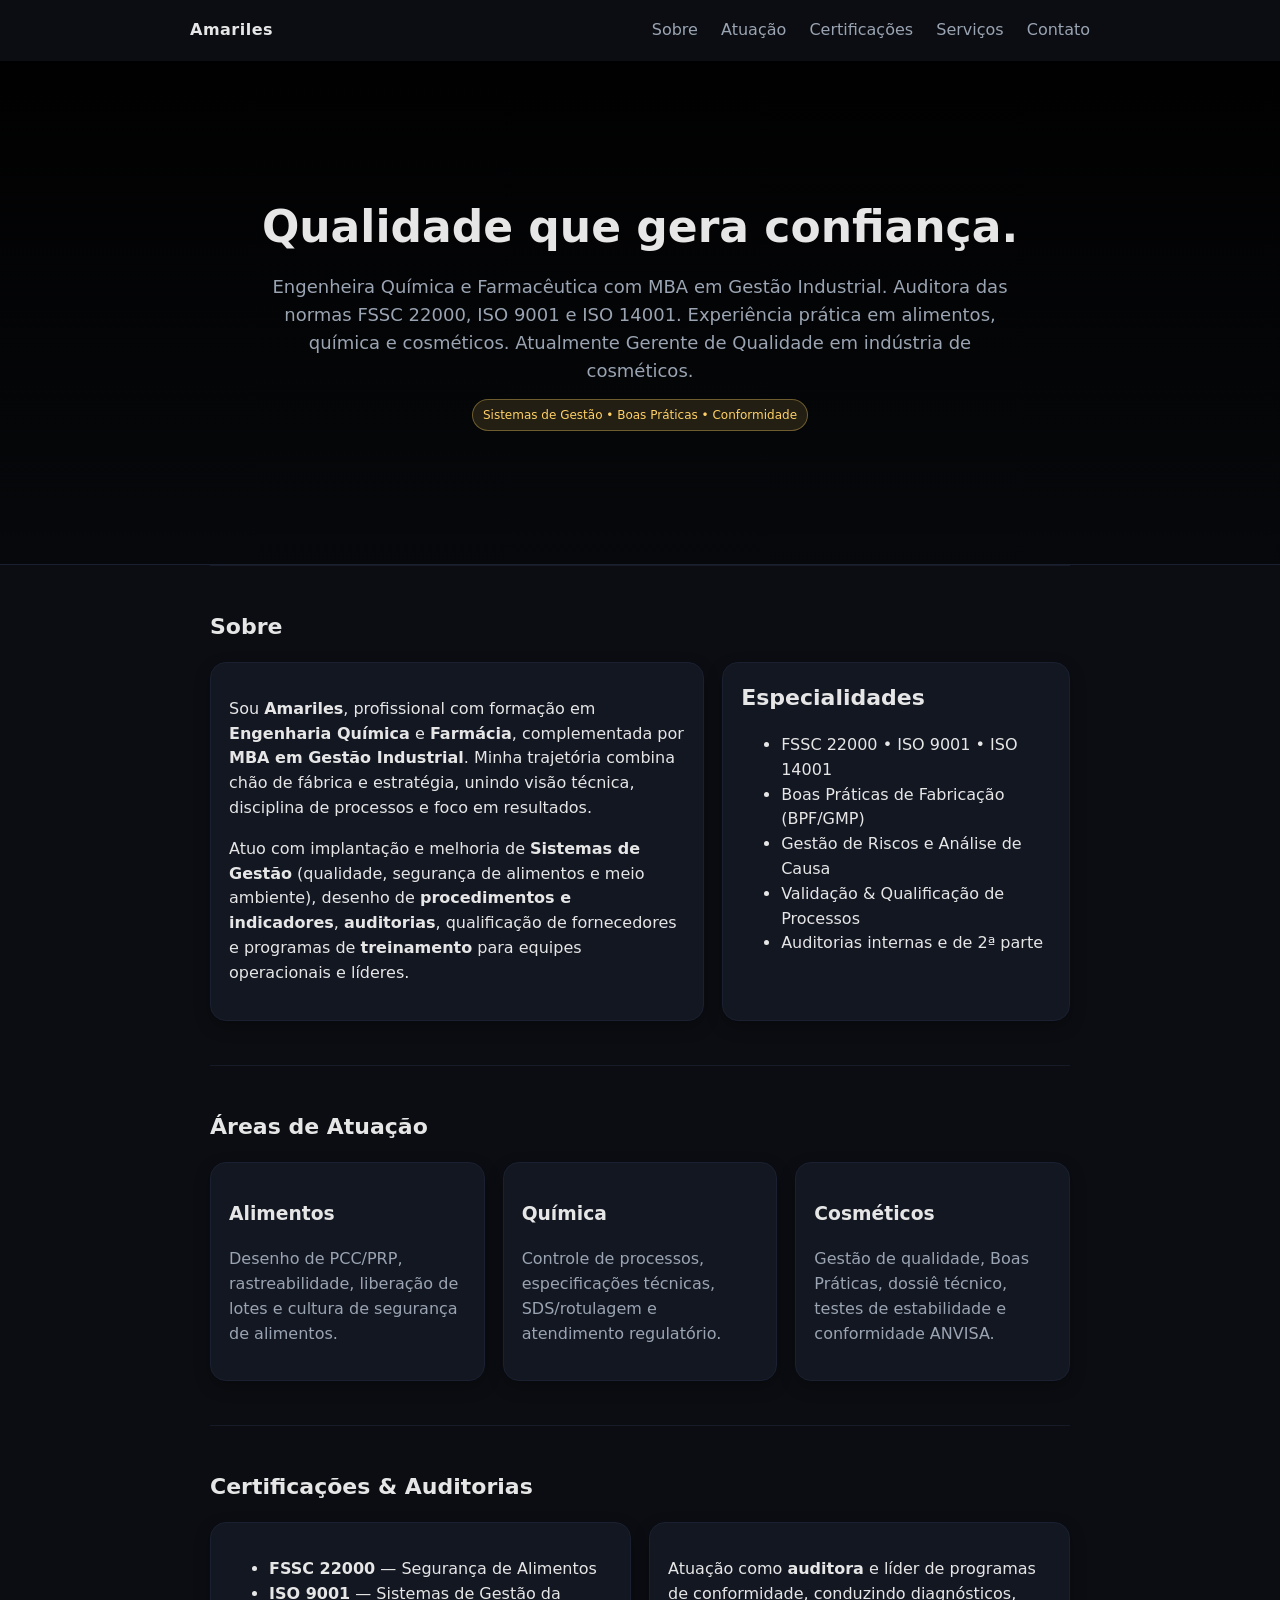
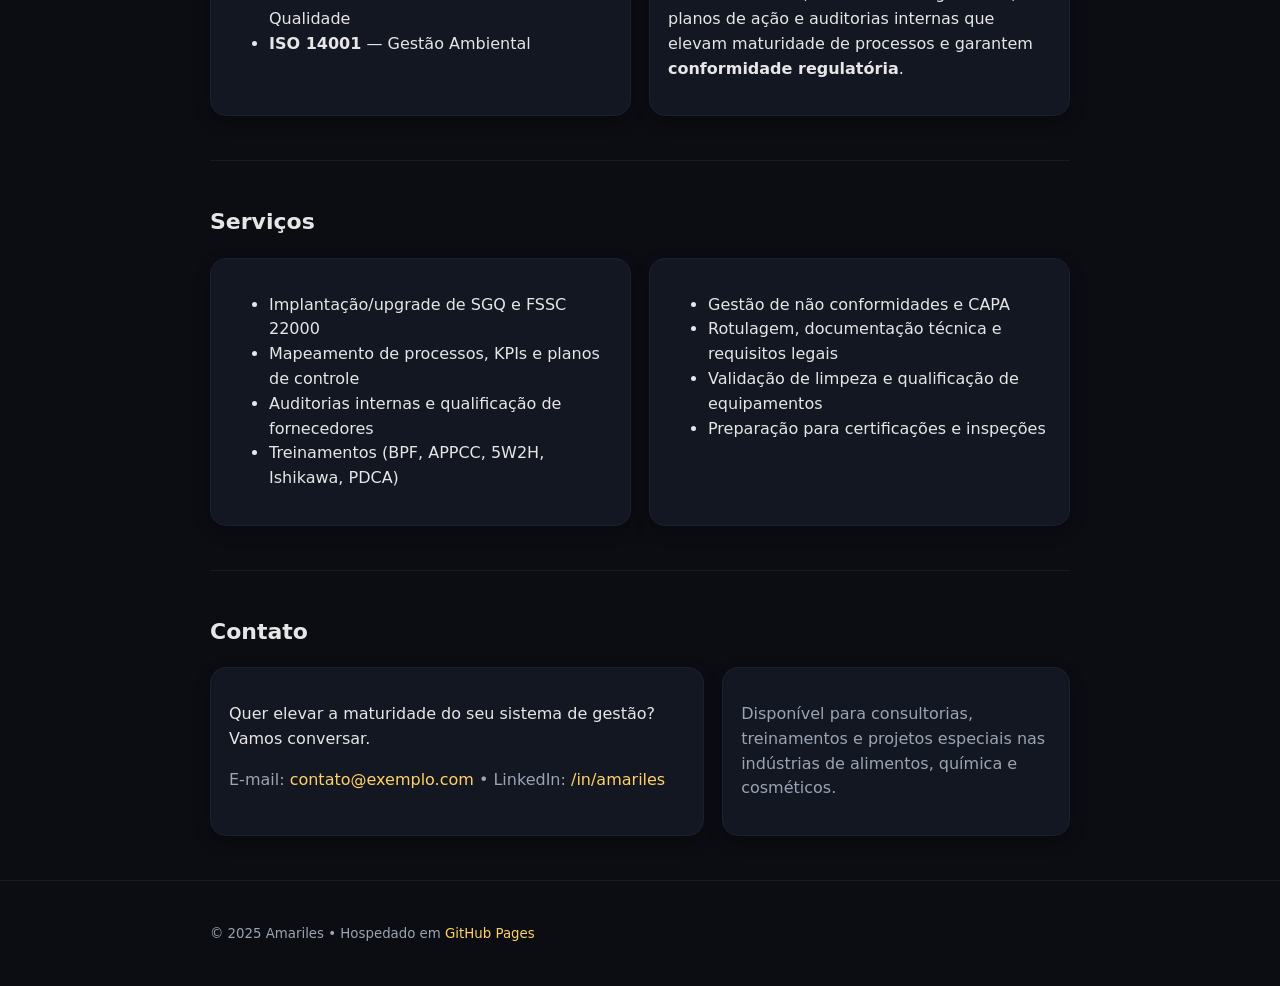
==== index.html @ 014cf3ae "Add files via upload" ====
<!doctype html>
<html lang="pt-br">
<head>
  <meta charset="utf-8">
  <meta name="viewport" content="width=device-width, initial-scale=1">
  <title>Amariles | Eng. Química & Gerente de Qualidade</title>
  <meta name="description" content="Engenheira Química e Farmacêutica, MBA em Gestão Industrial. Auditora FSSC 22000, ISO 9001 e ISO 14001. Consultora nas indústrias de alimentos, química e cosméticos.">
  <link rel="canonical" href="https://rxo1974sagaz.github.io/amariles/">
  <meta property="og:title" content="Amariles — Qualidade, Sistemas de Gestão e Conformidade">
  <meta property="og:description" content="Eng. Química, Farmacêutica (MBA), Auditora FSSC 22000, ISO 9001/14001.">
  <meta property="og:image" content="https://rxo1974sagaz.github.io/amariles/assets/amariles.jpg">
  <meta property="og:url" content="https://rxo1974sagaz.github.io/amariles/">
  <meta name="theme-color" content="#0b0d12">
  <link rel="icon" href="assets/favicon.svg" type="image/svg+xml">
  <link rel="stylesheet" href="styles.css">
</head>
<body>
  <header class="header container">
    <div class="brand">Amariles</div>
    <nav class="nav">
      <a href="#sobre">Sobre</a>
      <a href="#atuacao">Atuação</a>
      <a href="#certificacoes">Certificações</a>
      <a href="#servicos">Serviços</a>
      <a href="#contato">Contato</a>
    </nav>
  </header>

  <section class="hero">
    <div class="hero-content container">
      <h1 class="title">Qualidade que gera confiança.</h1>
      <p class="subtitle">Engenheira Química e Farmacêutica com MBA em Gestão Industrial. Auditora das normas FSSC 22000, ISO 9001 e ISO 14001. Experiência prática em alimentos, química e cosméticos. Atualmente Gerente de Qualidade em indústria de cosméticos.</p>
      <span class="badge">Sistemas de Gestão • Boas Práticas • Conformidade</span>
    </div>
  </section>

  <main class="container">
    <section id="sobre" class="section">
      <h2 class="h1">Sobre</h2>
      <div class="grid">
        <div class="card" style="grid-column: span 7;">
          <p>Sou <strong>Amariles</strong>, profissional com formação em <strong>Engenharia Química</strong> e <strong>Farmácia</strong>, complementada por <strong>MBA em Gestão Industrial</strong>. Minha trajetória combina chão de fábrica e estratégia, unindo visão técnica, disciplina de processos e foco em resultados.</p>
          <p>Atuo com implantação e melhoria de <strong>Sistemas de Gestão</strong> (qualidade, segurança de alimentos e meio ambiente), desenho de <strong>procedimentos e indicadores</strong>, <strong>auditorias</strong>, qualificação de fornecedores e programas de <strong>treinamento</strong> para equipes operacionais e líderes.</p>
        </div>
        <div class="card" style="grid-column: span 5;">
          <h3 class="h1">Especialidades</h3>
          <ul>
            <li>FSSC 22000 • ISO 9001 • ISO 14001</li>
            <li>Boas Práticas de Fabricação (BPF/GMP)</li>
            <li>Gestão de Riscos e Análise de Causa</li>
            <li>Validação & Qualificação de Processos</li>
            <li>Auditorias internas e de 2ª parte</li>
          </ul>
        </div>
      </div>
    </section>

    <section id="atuacao" class="section">
      <h2 class="h1">Áreas de Atuação</h2>
      <div class="grid">
        <div class="card" style="grid-column: span 4;">
          <h3>Alimentos</h3>
          <p class="muted">Desenho de PCC/PRP, rastreabilidade, liberação de lotes e cultura de segurança de alimentos.</p>
        </div>
        <div class="card" style="grid-column: span 4;">
          <h3>Química</h3>
          <p class="muted">Controle de processos, especificações técnicas, SDS/rotulagem e atendimento regulatório.</p>
        </div>
        <div class="card" style="grid-column: span 4;">
          <h3>Cosméticos</h3>
          <p class="muted">Gestão de qualidade, Boas Práticas, dossiê técnico, testes de estabilidade e conformidade ANVISA.</p>
        </div>
      </div>
    </section>

    <section id="certificacoes" class="section">
      <h2 class="h1">Certificações & Auditorias</h2>
      <div class="grid">
        <div class="card" style="grid-column: span 6;">
          <ul>
            <li><strong>FSSC 22000</strong> — Segurança de Alimentos</li>
            <li><strong>ISO 9001</strong> — Sistemas de Gestão da Qualidade</li>
            <li><strong>ISO 14001</strong> — Gestão Ambiental</li>
          </ul>
        </div>
        <div class="card" style="grid-column: span 6;">
          <p>Atuação como <strong>auditora</strong> e líder de programas de conformidade, conduzindo diagnósticos, planos de ação e auditorias internas que elevam maturidade de processos e garantem <strong>conformidade regulatória</strong>.</p>
        </div>
      </div>
    </section>

    <section id="servicos" class="section">
      <h2 class="h1">Serviços</h2>
      <div class="grid">
        <div class="card" style="grid-column: span 6;">
          <ul>
            <li>Implantação/upgrade de SGQ e FSSC 22000</li>
            <li>Mapeamento de processos, KPIs e planos de controle</li>
            <li>Auditorias internas e qualificação de fornecedores</li>
            <li>Treinamentos (BPF, APPCC, 5W2H, Ishikawa, PDCA)</li>
          </ul>
        </div>
        <div class="card" style="grid-column: span 6;">
          <ul>
            <li>Gestão de não conformidades e CAPA</li>
            <li>Rotulagem, documentação técnica e requisitos legais</li>
            <li>Validação de limpeza e qualificação de equipamentos</li>
            <li>Preparação para certificações e inspeções</li>
          </ul>
        </div>
      </div>
    </section>

    <section id="contato" class="section">
      <h2 class="h1">Contato</h2>
      <div class="grid">
        <div class="card" style="grid-column: span 7;">
          <p>Quer elevar a maturidade do seu sistema de gestão? Vamos conversar.</p>
          <p class="muted">E-mail: <a href="mailto:contato@exemplo.com">contato@exemplo.com</a> • LinkedIn: <a href="https://www.linkedin.com/" target="_blank" rel="noopener">/in/amariles</a></p>
        </div>
        <div class="card" style="grid-column: span 5;">
          <p class="muted">Disponível para consultorias, treinamentos e projetos especiais nas indústrias de alimentos, química e cosméticos.</p>
        </div>
      </div>
    </section>
  </main>

  <footer>
    <div class="container">
      <small>© 2025 Amariles • Hospedado em <a href="https://rxo1974sagaz.github.io/amariles/">GitHub Pages</a></small>
    </div>
  </footer>
</body>
</html>
---- styles.css ----
:root{
  --bg:#0b0d12; --fg:#e6e6e6; --muted:#9aa4b2; --accent:#ffd166; --card:#131722;
  --hero-height:56vh; --hero-x:50%; --hero-y:5%; --hero-size:cover;
  --overlay-top:0.06; --overlay-bottom:0.60;
}
*{box-sizing:border-box}
html,body{margin:0;padding:0;background:var(--bg);color:var(--fg);font-family:system-ui,-apple-system,Segoe UI,Roboto,Ubuntu,"Helvetica Neue",Arial,"Noto Sans",sans-serif;line-height:1.55}
img{max-width:100%;display:block}
a{color:var(--accent);text-decoration:none}
a:hover{text-decoration:underline}
.container{max-width:900px;margin:0 auto;padding:0 20px}
.header{display:flex;justify-content:space-between;align-items:center;padding:18px 0}
.header .brand{font-weight:700;letter-spacing:.5px}
.header nav a{margin-left:18px;color:var(--muted)}
.header nav a:hover{color:var(--fg)}
.hero{position:relative;height:var(--hero-height);display:grid;place-items:center;background:#000;overflow:hidden;border-bottom:1px solid #1a2030}
.hero::before{content:"";position:absolute;inset:0;background:
linear-gradient(to bottom, rgba(11,13,18,var(--overlay-top)), rgba(11,13,18,var(--overlay-bottom))),
url('assets/amariles.jpg') center var(--hero-y) / var(--hero-size) no-repeat;filter:saturate(1);opacity:1}
.hero-content{position:relative;z-index:1;text-align:center;padding:28px}
.title{font-size:clamp(28px,5vw,44px);margin:0 0 12px;font-weight:800}
.subtitle{color:var(--muted);font-size:clamp(14px,2.6vw,18px);max-width:740px;margin:0 auto}
.badge{display:inline-block;background:rgba(255,209,102,.12);color:var(--accent);border:1px solid rgba(255,209,102,.35);padding:6px 10px;border-radius:999px;font-size:12px;margin-top:14px;backdrop-filter:blur(2px)}
.section{padding:44px 0;border-top:1px solid #161b27}
.h1{font-size:22px;margin:0 0 18px}
.muted{color:var(--muted)}
.grid{display:grid;grid-template-columns:repeat(12,1fr);gap:18px}
.card{background:var(--card);border:1px solid #1a2030;border-radius:16px;padding:18px;box-shadow:0 6px 16px rgba(0,0,0,.25)}
blockquote{margin:0;padding:14px 16px;border-left:3px solid var(--accent);background:#0f131a;color:var(--muted);border-radius:6px}
footer{padding:40px 0;border-top:1px solid #161b27;color:var(--muted)}
@media (max-width:520px){.grid{grid-template-columns:1fr}.header nav{display:none}}
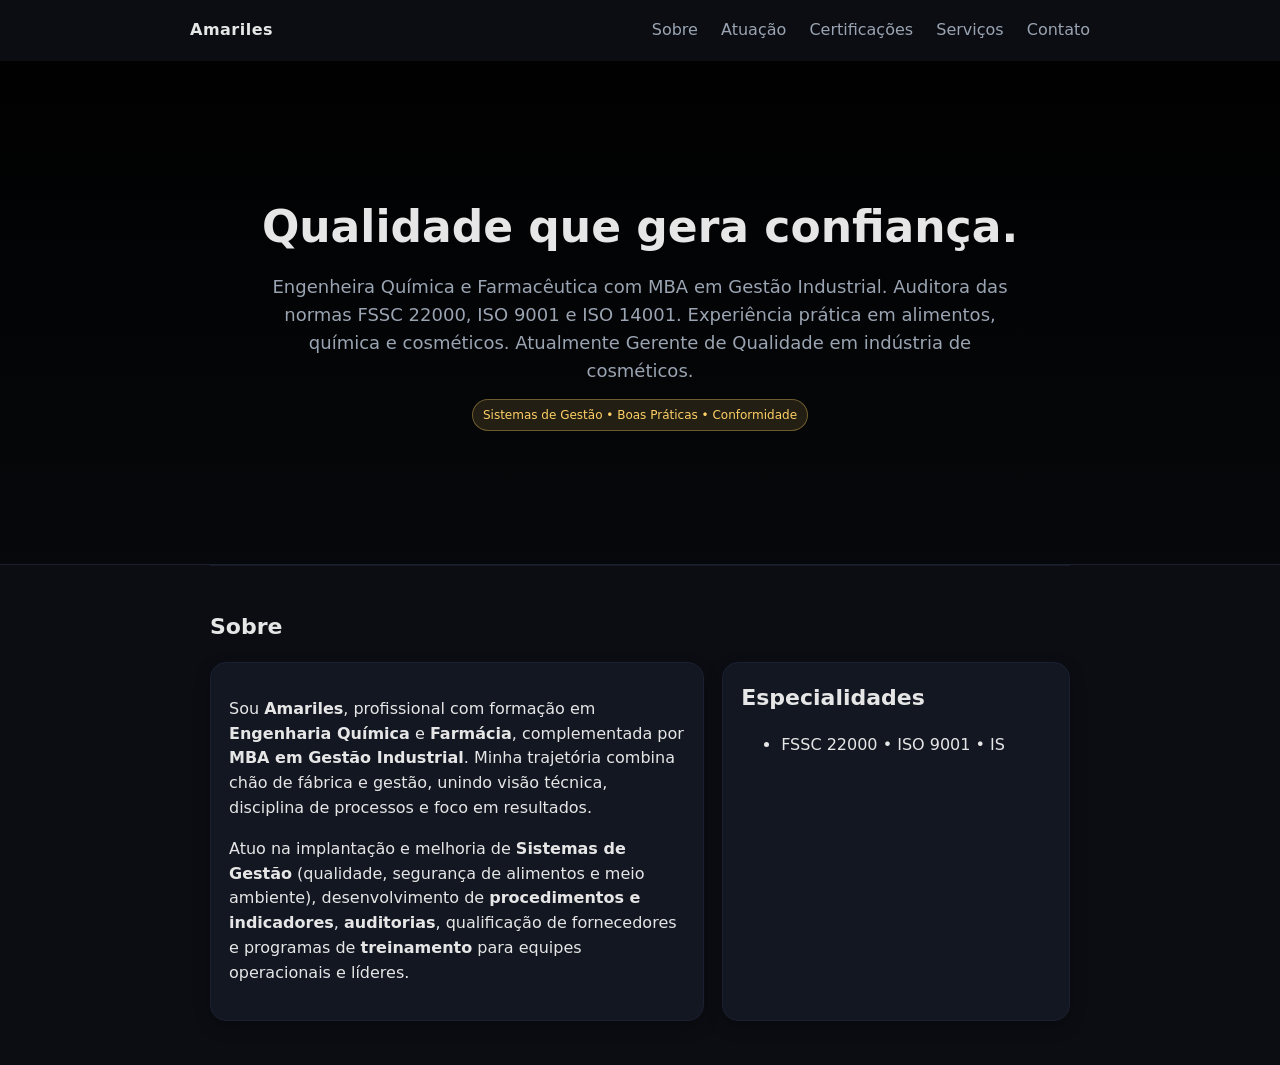
==== commit 54735f78: "Update index.html" ====
--- a/index.html
+++ b/index.html
@@ -3,17 +3,15 @@
 <head>
   <meta charset="utf-8">
   <meta name="viewport" content="width=device-width, initial-scale=1">
-  <title>Amariles | Eng. Química & Gerente de Qualidade</title>
-  <meta name="description" content="Engenheira Química e Farmacêutica, MBA em Gestão Industrial. Auditora FSSC 22000, ISO 9001 e ISO 14001. Consultora nas indústrias de alimentos, química e cosméticos.">
-  <link rel="canonical" href="https://rxo1974sagaz.github.io/amariles/">
+  <title>Amariles | Engenharia Química & Qualidade</title>
+  <meta name="description" content="Engenheira Química e Farmacêutica com MBA em Gestão Industrial. Auditora FSSC 22000, ISO 9001 e ISO 14001. Experiência em alimentos, química e cosméticos.">
   <meta property="og:title" content="Amariles — Qualidade, Sistemas de Gestão e Conformidade">
-  <meta property="og:description" content="Eng. Química, Farmacêutica (MBA), Auditora FSSC 22000, ISO 9001/14001.">
-  <meta property="og:image" content="https://rxo1974sagaz.github.io/amariles/assets/amariles.jpg">
-  <meta property="og:url" content="https://rxo1974sagaz.github.io/amariles/">
+  <meta property="og:description" content="Eng. Química, Farmacêutica (MBA), Auditora FSSC 22000, ISO 9001 e 14001.">
+  <meta property="og:image" content="https://rxo1974sagaz.github.io/amariles/amariles.jpg">
   <meta name="theme-color" content="#0b0d12">
-  <link rel="icon" href="assets/favicon.svg" type="image/svg+xml">
   <link rel="stylesheet" href="styles.css">
 </head>
+
 <body>
   <header class="header container">
     <div class="brand">Amariles</div>
@@ -39,96 +37,10 @@
       <h2 class="h1">Sobre</h2>
       <div class="grid">
         <div class="card" style="grid-column: span 7;">
-          <p>Sou <strong>Amariles</strong>, profissional com formação em <strong>Engenharia Química</strong> e <strong>Farmácia</strong>, complementada por <strong>MBA em Gestão Industrial</strong>. Minha trajetória combina chão de fábrica e estratégia, unindo visão técnica, disciplina de processos e foco em resultados.</p>
-          <p>Atuo com implantação e melhoria de <strong>Sistemas de Gestão</strong> (qualidade, segurança de alimentos e meio ambiente), desenho de <strong>procedimentos e indicadores</strong>, <strong>auditorias</strong>, qualificação de fornecedores e programas de <strong>treinamento</strong> para equipes operacionais e líderes.</p>
+          <p>Sou <strong>Amariles</strong>, profissional com formação em <strong>Engenharia Química</strong> e <strong>Farmácia</strong>, complementada por <strong>MBA em Gestão Industrial</strong>. Minha trajetória combina chão de fábrica e gestão, unindo visão técnica, disciplina de processos e foco em resultados.</p>
+          <p>Atuo na implantação e melhoria de <strong>Sistemas de Gestão</strong> (qualidade, segurança de alimentos e meio ambiente), desenvolvimento de <strong>procedimentos e indicadores</strong>, <strong>auditorias</strong>, qualificação de fornecedores e programas de <strong>treinamento</strong> para equipes operacionais e líderes.</p>
         </div>
         <div class="card" style="grid-column: span 5;">
           <h3 class="h1">Especialidades</h3>
           <ul>
-            <li>FSSC 22000 • ISO 9001 • ISO 14001</li>
-            <li>Boas Práticas de Fabricação (BPF/GMP)</li>
-            <li>Gestão de Riscos e Análise de Causa</li>
-            <li>Validação & Qualificação de Processos</li>
-            <li>Auditorias internas e de 2ª parte</li>
-          </ul>
-        </div>
-      </div>
-    </section>
-
-    <section id="atuacao" class="section">
-      <h2 class="h1">Áreas de Atuação</h2>
-      <div class="grid">
-        <div class="card" style="grid-column: span 4;">
-          <h3>Alimentos</h3>
-          <p class="muted">Desenho de PCC/PRP, rastreabilidade, liberação de lotes e cultura de segurança de alimentos.</p>
-        </div>
-        <div class="card" style="grid-column: span 4;">
-          <h3>Química</h3>
-          <p class="muted">Controle de processos, especificações técnicas, SDS/rotulagem e atendimento regulatório.</p>
-        </div>
-        <div class="card" style="grid-column: span 4;">
-          <h3>Cosméticos</h3>
-          <p class="muted">Gestão de qualidade, Boas Práticas, dossiê técnico, testes de estabilidade e conformidade ANVISA.</p>
-        </div>
-      </div>
-    </section>
-
-    <section id="certificacoes" class="section">
-      <h2 class="h1">Certificações & Auditorias</h2>
-      <div class="grid">
-        <div class="card" style="grid-column: span 6;">
-          <ul>
-            <li><strong>FSSC 22000</strong> — Segurança de Alimentos</li>
-            <li><strong>ISO 9001</strong> — Sistemas de Gestão da Qualidade</li>
-            <li><strong>ISO 14001</strong> — Gestão Ambiental</li>
-          </ul>
-        </div>
-        <div class="card" style="grid-column: span 6;">
-          <p>Atuação como <strong>auditora</strong> e líder de programas de conformidade, conduzindo diagnósticos, planos de ação e auditorias internas que elevam maturidade de processos e garantem <strong>conformidade regulatória</strong>.</p>
-        </div>
-      </div>
-    </section>
-
-    <section id="servicos" class="section">
-      <h2 class="h1">Serviços</h2>
-      <div class="grid">
-        <div class="card" style="grid-column: span 6;">
-          <ul>
-            <li>Implantação/upgrade de SGQ e FSSC 22000</li>
-            <li>Mapeamento de processos, KPIs e planos de controle</li>
-            <li>Auditorias internas e qualificação de fornecedores</li>
-            <li>Treinamentos (BPF, APPCC, 5W2H, Ishikawa, PDCA)</li>
-          </ul>
-        </div>
-        <div class="card" style="grid-column: span 6;">
-          <ul>
-            <li>Gestão de não conformidades e CAPA</li>
-            <li>Rotulagem, documentação técnica e requisitos legais</li>
-            <li>Validação de limpeza e qualificação de equipamentos</li>
-            <li>Preparação para certificações e inspeções</li>
-          </ul>
-        </div>
-      </div>
-    </section>
-
-    <section id="contato" class="section">
-      <h2 class="h1">Contato</h2>
-      <div class="grid">
-        <div class="card" style="grid-column: span 7;">
-          <p>Quer elevar a maturidade do seu sistema de gestão? Vamos conversar.</p>
-          <p class="muted">E-mail: <a href="mailto:contato@exemplo.com">contato@exemplo.com</a> • LinkedIn: <a href="https://www.linkedin.com/" target="_blank" rel="noopener">/in/amariles</a></p>
-        </div>
-        <div class="card" style="grid-column: span 5;">
-          <p class="muted">Disponível para consultorias, treinamentos e projetos especiais nas indústrias de alimentos, química e cosméticos.</p>
-        </div>
-      </div>
-    </section>
-  </main>
-
-  <footer>
-    <div class="container">
-      <small>© 2025 Amariles • Hospedado em <a href="https://rxo1974sagaz.github.io/amariles/">GitHub Pages</a></small>
-    </div>
-  </footer>
-</body>
-</html>
+            <li>FSSC 22000 • ISO 9001 • IS
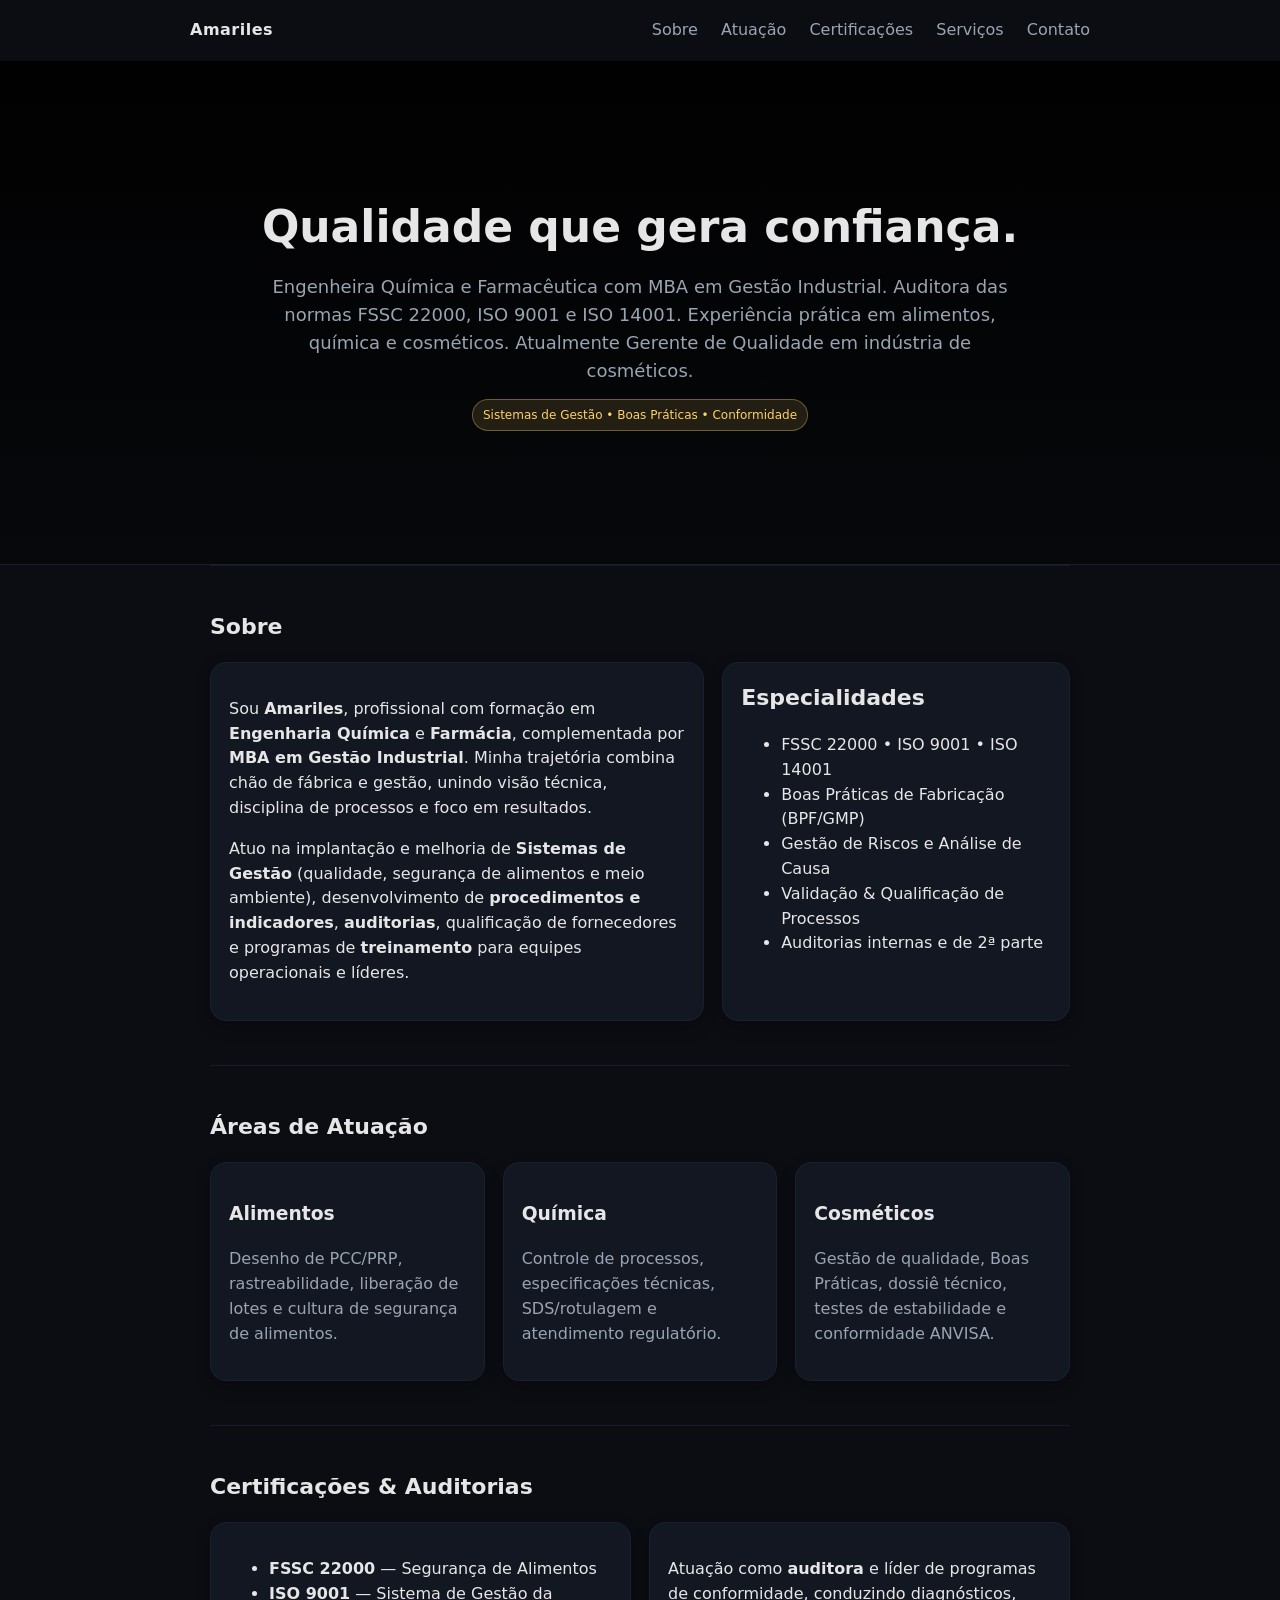
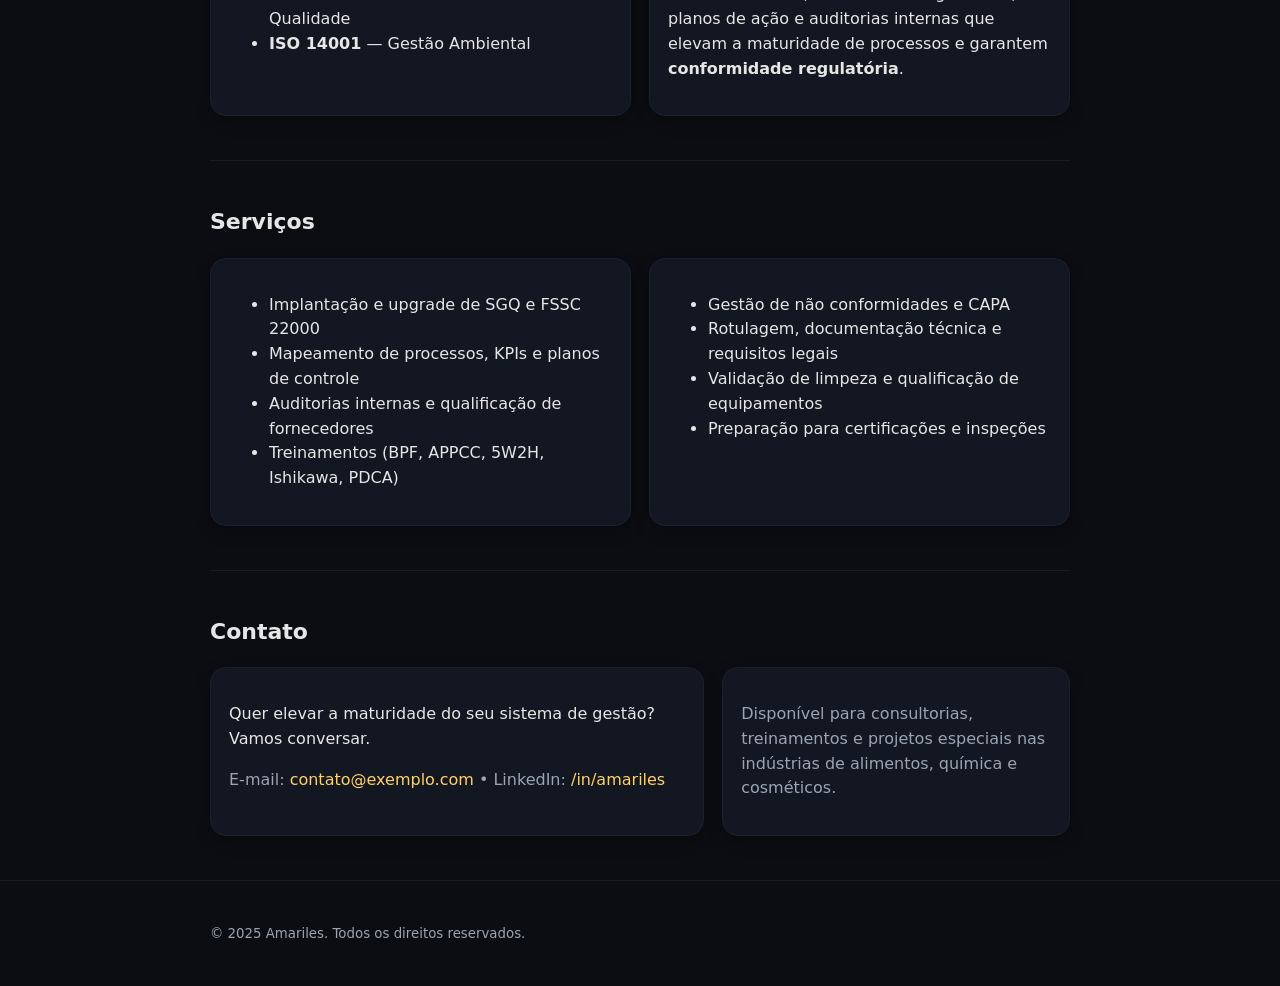
==== commit e7ed9cac: "Update index.html" ====
--- a/index.html
+++ b/index.html
@@ -43,4 +43,90 @@
         <div class="card" style="grid-column: span 5;">
           <h3 class="h1">Especialidades</h3>
           <ul>
-            <li>FSSC 22000 • ISO 9001 • IS
+            <li>FSSC 22000 • ISO 9001 • ISO 14001</li>
+            <li>Boas Práticas de Fabricação (BPF/GMP)</li>
+            <li>Gestão de Riscos e Análise de Causa</li>
+            <li>Validação & Qualificação de Processos</li>
+            <li>Auditorias internas e de 2ª parte</li>
+          </ul>
+        </div>
+      </div>
+    </section>
+
+    <section id="atuacao" class="section">
+      <h2 class="h1">Áreas de Atuação</h2>
+      <div class="grid">
+        <div class="card" style="grid-column: span 4;">
+          <h3>Alimentos</h3>
+          <p class="muted">Desenho de PCC/PRP, rastreabilidade, liberação de lotes e cultura de segurança de alimentos.</p>
+        </div>
+        <div class="card" style="grid-column: span 4;">
+          <h3>Química</h3>
+          <p class="muted">Controle de processos, especificações técnicas, SDS/rotulagem e atendimento regulatório.</p>
+        </div>
+        <div class="card" style="grid-column: span 4;">
+          <h3>Cosméticos</h3>
+          <p class="muted">Gestão de qualidade, Boas Práticas, dossiê técnico, testes de estabilidade e conformidade ANVISA.</p>
+        </div>
+      </div>
+    </section>
+
+    <section id="certificacoes" class="section">
+      <h2 class="h1">Certificações & Auditorias</h2>
+      <div class="grid">
+        <div class="card" style="grid-column: span 6;">
+          <ul>
+            <li><strong>FSSC 22000</strong> — Segurança de Alimentos</li>
+            <li><strong>ISO 9001</strong> — Sistema de Gestão da Qualidade</li>
+            <li><strong>ISO 14001</strong> — Gestão Ambiental</li>
+          </ul>
+        </div>
+        <div class="card" style="grid-column: span 6;">
+          <p>Atuação como <strong>auditora</strong> e líder de programas de conformidade, conduzindo diagnósticos, planos de ação e auditorias internas que elevam a maturidade de processos e garantem <strong>conformidade regulatória</strong>.</p>
+        </div>
+      </div>
+    </section>
+
+    <section id="servicos" class="section">
+      <h2 class="h1">Serviços</h2>
+      <div class="grid">
+        <div class="card" style="grid-column: span 6;">
+          <ul>
+            <li>Implantação e upgrade de SGQ e FSSC 22000</li>
+            <li>Mapeamento de processos, KPIs e planos de controle</li>
+            <li>Auditorias internas e qualificação de fornecedores</li>
+            <li>Treinamentos (BPF, APPCC, 5W2H, Ishikawa, PDCA)</li>
+          </ul>
+        </div>
+        <div class="card" style="grid-column: span 6;">
+          <ul>
+            <li>Gestão de não conformidades e CAPA</li>
+            <li>Rotulagem, documentação técnica e requisitos legais</li>
+            <li>Validação de limpeza e qualificação de equipamentos</li>
+            <li>Preparação para certificações e inspeções</li>
+          </ul>
+        </div>
+      </div>
+    </section>
+
+    <section id="contato" class="section">
+      <h2 class="h1">Contato</h2>
+      <div class="grid">
+        <div class="card" style="grid-column: span 7;">
+          <p>Quer elevar a maturidade do seu sistema de gestão? Vamos conversar.</p>
+          <p class="muted">E-mail: <a href="mailto:contato@exemplo.com">contato@exemplo.com</a> • LinkedIn: <a href="https://www.linkedin.com/" target="_blank" rel="noopener">/in/amariles</a></p>
+        </div>
+        <div class="card" style="grid-column: span 5;">
+          <p class="muted">Disponível para consultorias, treinamentos e projetos especiais nas indústrias de alimentos, química e cosméticos.</p>
+        </div>
+      </div>
+    </section>
+  </main>
+
+  <footer>
+    <div class="container">
+      <small>© 2025 Amariles. Todos os direitos reservados.</small>
+    </div>
+  </footer>
+</body>
+</html>
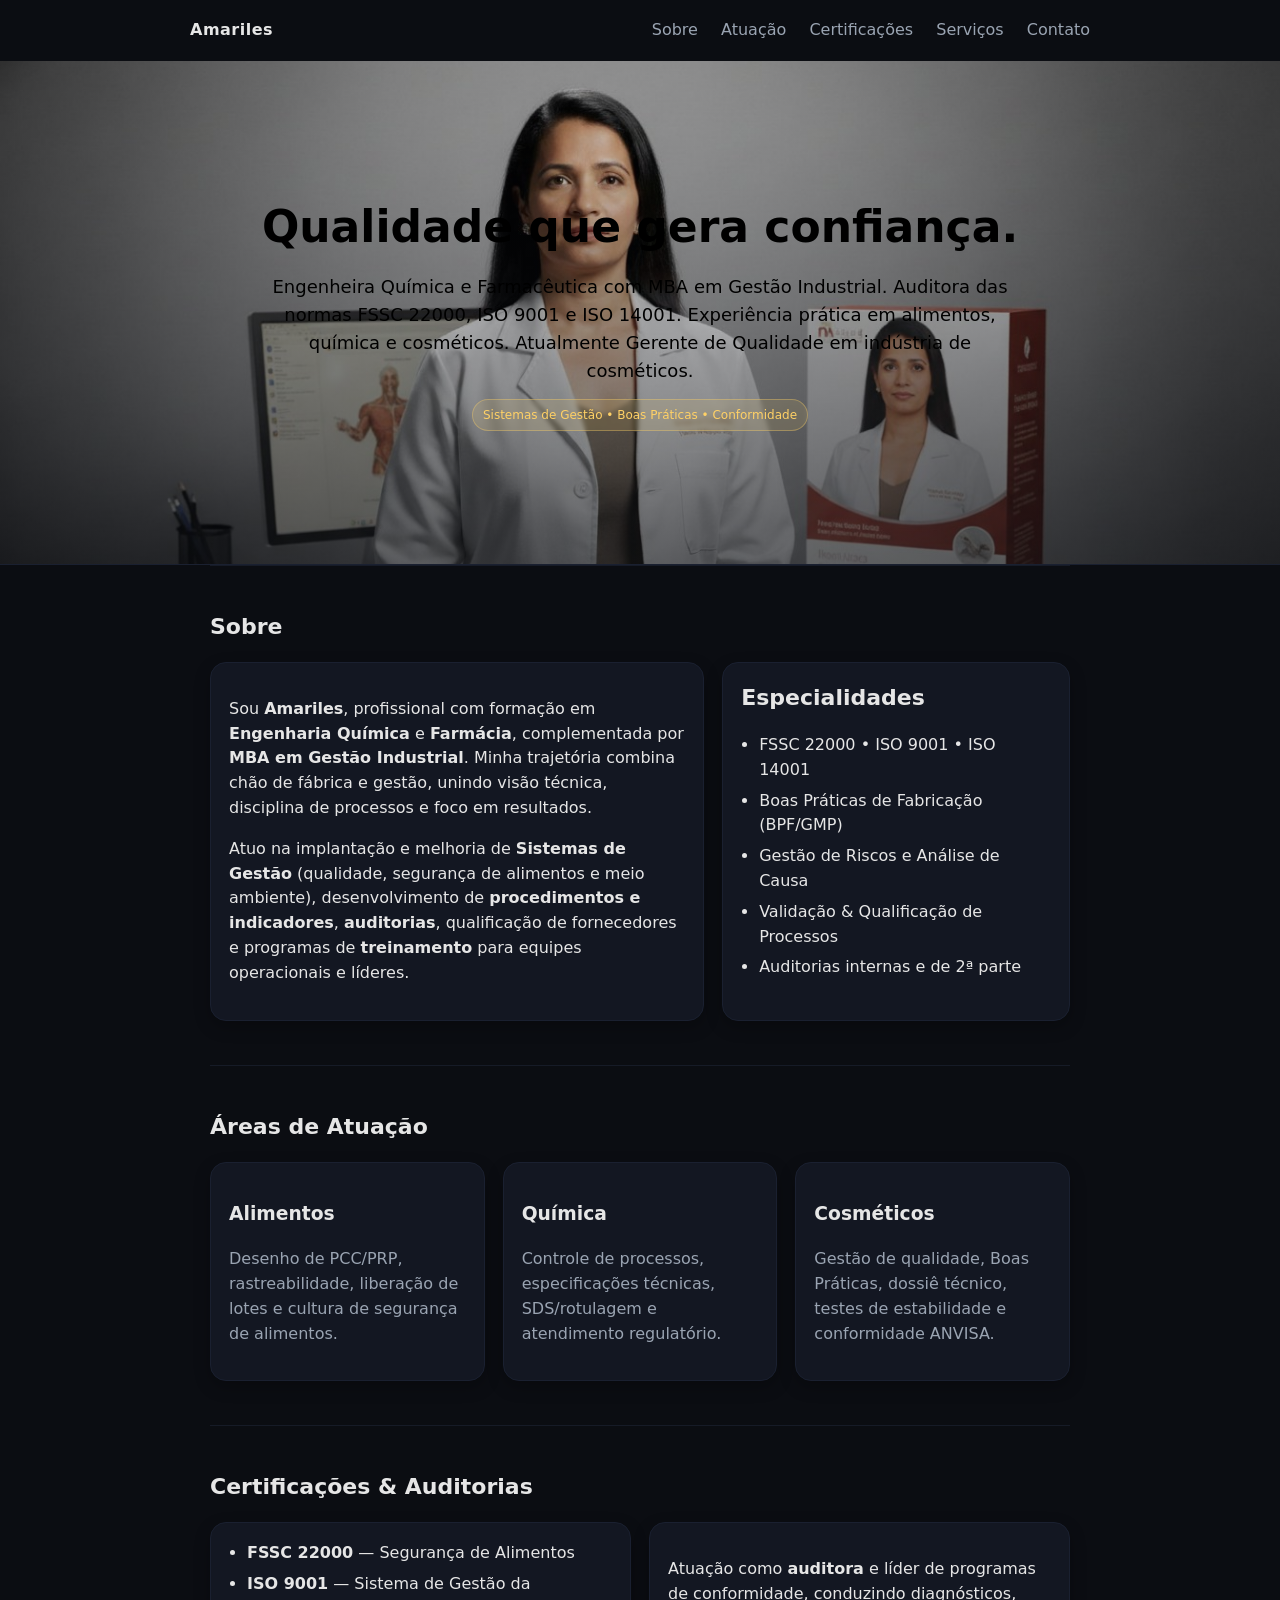
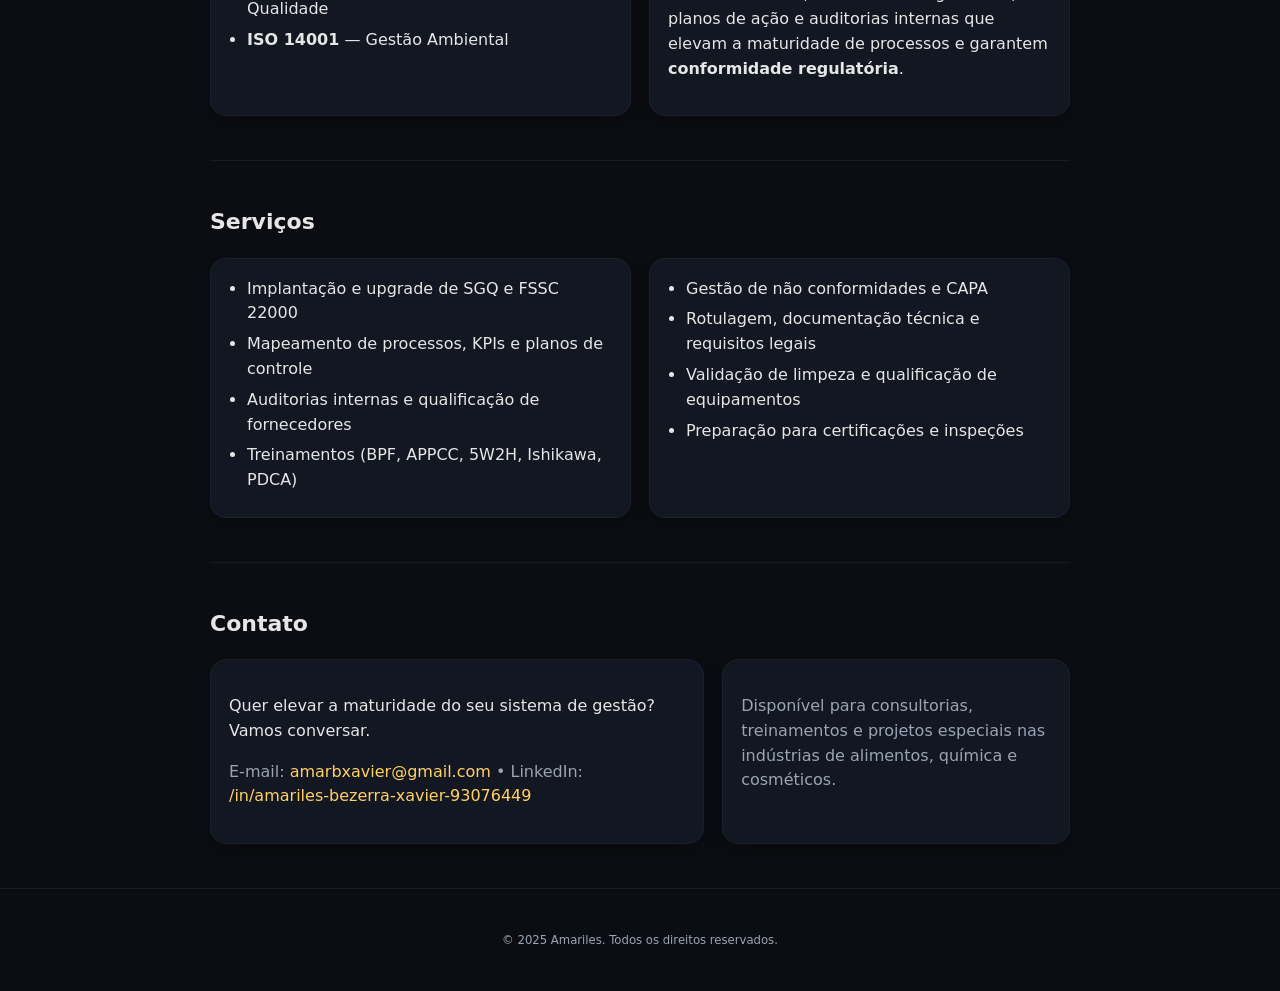
==== commit 5fd10c95: "Update index.html" ====
--- a/index.html
+++ b/index.html
@@ -114,7 +114,10 @@
       <div class="grid">
         <div class="card" style="grid-column: span 7;">
           <p>Quer elevar a maturidade do seu sistema de gestão? Vamos conversar.</p>
-          <p class="muted">E-mail: <a href="mailto:contato@exemplo.com">contato@exemplo.com</a> • LinkedIn: <a href="https://www.linkedin.com/" target="_blank" rel="noopener">/in/amariles</a></p>
+          <p class="muted">
+            E-mail: <a href="mailto:amarbxavier@gmail.com">amarbxavier@gmail.com</a> •
+            LinkedIn: <a href="https://www.linkedin.com/in/amariles-bezerra-xavier-93076449/" target="_blank" rel="noopener">/in/amariles-bezerra-xavier-93076449</a>
+          </p>
         </div>
         <div class="card" style="grid-column: span 5;">
           <p class="muted">Disponível para consultorias, treinamentos e projetos especiais nas indústrias de alimentos, química e cosméticos.</p>
--- a/styles.css
+++ b/styles.css
@@ -1,31 +1,164 @@
+/* ===========================
+   Tema RXO Dark — Amariles
+   =========================== */
+
 :root{
-  --bg:#0b0d12; --fg:#e6e6e6; --muted:#9aa4b2; --accent:#ffd166; --card:#131722;
-  --hero-height:56vh; --hero-x:50%; --hero-y:5%; --hero-size:cover;
-  --overlay-top:0.06; --overlay-bottom:0.60;
+  --bg:#0b0d12;
+  --fg:#e6e6e6;
+  --muted:#9aa4b2;
+  --accent:#ffd166;
+  --card:#131722;
+
+  /* HERO controls */
+  --hero-height:56vh;
+  --hero-x:50%;
+  --hero-y:18%;
+  --hero-size:cover;
+  --overlay-top:0.06;
+  --overlay-bottom:0.60;
 }
+
+/* Reset e tipografia base */
 *{box-sizing:border-box}
-html,body{margin:0;padding:0;background:var(--bg);color:var(--fg);font-family:system-ui,-apple-system,Segoe UI,Roboto,Ubuntu,"Helvetica Neue",Arial,"Noto Sans",sans-serif;line-height:1.55}
+html,body{
+  margin:0;
+  padding:0;
+  background:var(--bg);
+  color:var(--fg);
+  font-family:system-ui,-apple-system,Segoe UI,Roboto,Ubuntu,"Helvetica Neue",Arial,"Noto Sans",sans-serif;
+  line-height:1.55;
+}
 img{max-width:100%;display:block}
 a{color:var(--accent);text-decoration:none}
 a:hover{text-decoration:underline}
+
+/* Layout geral */
 .container{max-width:900px;margin:0 auto;padding:0 20px}
-.header{display:flex;justify-content:space-between;align-items:center;padding:18px 0}
-.header .brand{font-weight:700;letter-spacing:.5px}
-.header nav a{margin-left:18px;color:var(--muted)}
-.header nav a:hover{color:var(--fg)}
-.hero{position:relative;height:var(--hero-height);display:grid;place-items:center;background:#000;overflow:hidden;border-bottom:1px solid #1a2030}
-.hero::before{content:"";position:absolute;inset:0;background:
-linear-gradient(to bottom, rgba(11,13,18,var(--overlay-top)), rgba(11,13,18,var(--overlay-bottom))),
-url('assets/amariles.jpg') center var(--hero-y) / var(--hero-size) no-repeat;filter:saturate(1);opacity:1}
-.hero-content{position:relative;z-index:1;text-align:center;padding:28px}
-.title{font-size:clamp(28px,5vw,44px);margin:0 0 12px;font-weight:800}
-.subtitle{color:var(--muted);font-size:clamp(14px,2.6vw,18px);max-width:740px;margin:0 auto}
-.badge{display:inline-block;background:rgba(255,209,102,.12);color:var(--accent);border:1px solid rgba(255,209,102,.35);padding:6px 10px;border-radius:999px;font-size:12px;margin-top:14px;backdrop-filter:blur(2px)}
-.section{padding:44px 0;border-top:1px solid #161b27}
-.h1{font-size:22px;margin:0 0 18px}
-.muted{color:var(--muted)}
-.grid{display:grid;grid-template-columns:repeat(12,1fr);gap:18px}
-.card{background:var(--card);border:1px solid #1a2030;border-radius:16px;padding:18px;box-shadow:0 6px 16px rgba(0,0,0,.25)}
-blockquote{margin:0;padding:14px 16px;border-left:3px solid var(--accent);background:#0f131a;color:var(--muted);border-radius:6px}
-footer{padding:40px 0;border-top:1px solid #161b27;color:var(--muted)}
-@media (max-width:520px){.grid{grid-template-columns:1fr}.header nav{display:none}}+
+/* ===========================
+   Cabeçalho e navegação
+   =========================== */
+.header{
+  display:flex;
+  justify-content:space-between;
+  align-items:center;
+  padding:18px 0;
+}
+.header .brand{
+  font-weight:700;
+  letter-spacing:.5px;
+}
+.header nav a{
+  margin-left:18px;
+  color:var(--muted);
+  transition:color .2s ease;
+}
+.header nav a:hover{ color:var(--fg); }
+
+/* ===========================
+   HERO — imagem e título
+   =========================== */
+.hero{
+  position:relative;
+  height:var(--hero-height);
+  display:grid;
+  place-items:center;
+  background:#000;
+  overflow:hidden;
+  border-bottom:1px solid #1a2030;
+}
+.hero::before{
+  content:"";
+  position:absolute;
+  inset:0;
+  background:
+    linear-gradient(to bottom, rgba(11,13,18,var(--overlay-top)), rgba(11,13,18,var(--overlay-bottom))),
+    url('https://rxo1974sagaz.github.io/amariles/amariles.jpg?v=12') center var(--hero-y) / var(--hero-size) no-repeat;
+  filter:saturate(1);
+  opacity:1;
+}
+.hero-content{
+  position:relative;
+  z-index:1;
+  text-align:center;
+  padding:28px;
+}
+.title{
+  color:#000;                 /* preto no hero */
+  font-size:clamp(28px,5vw,44px);
+  margin:0 0 12px;
+  font-weight:800;
+}
+.subtitle{
+  color:#000;                 /* preto no hero */
+  font-size:clamp(14px,2.6vw,18px);
+  max-width:740px;
+  margin:0 auto;
+}
+.badge{
+  display:inline-block;
+  background:rgba(255,209,102,.12);
+  color:var(--accent);
+  border:1px solid rgba(255,209,102,.35);
+  padding:6px 10px;
+  border-radius:999px;
+  font-size:12px;
+  margin-top:14px;
+  backdrop-filter:blur(2px);
+}
+
+/* ===========================
+   Seções e cartões
+   =========================== */
+.section{
+  padding:44px 0;
+  border-top:1px solid #161b27;
+}
+.h1{
+  font-size:22px;
+  margin:0 0 18px;
+}
+.muted{ color:var(--muted); }
+
+.grid{
+  display:grid;
+  grid-template-columns:repeat(12,1fr);
+  gap:18px;
+}
+
+.card{
+  background:var(--card);
+  border:1px solid #1a2030;
+  border-radius:16px;
+  padding:18px;
+  box-shadow:0 6px 16px rgba(0,0,0,.25);
+  transition:transform .2s ease, box-shadow .2s ease;
+}
+.card:hover{
+  transform:translateY(-3px);
+  box-shadow:0 10px 22px rgba(0,0,0,.35);
+}
+
+ul{margin:0;padding-left:18px}
+li{margin-bottom:6px}
+
+/* ===========================
+   Rodapé
+   =========================== */
+footer{
+  padding:40px 0;
+  border-top:1px solid #161b27;
+  color:var(--muted);
+  text-align:center;
+  font-size:14px;
+}
+
+/* ===========================
+   Responsividade
+   =========================== */
+@media (max-width:520px){
+  .hero::before{ background-position:var(--hero-x) var(--hero-y); }
+  .grid{ grid-template-columns:1fr; }
+  .header nav{ display:none; }
+  .title{ font-size:clamp(24px,6vw,36px); }
+}
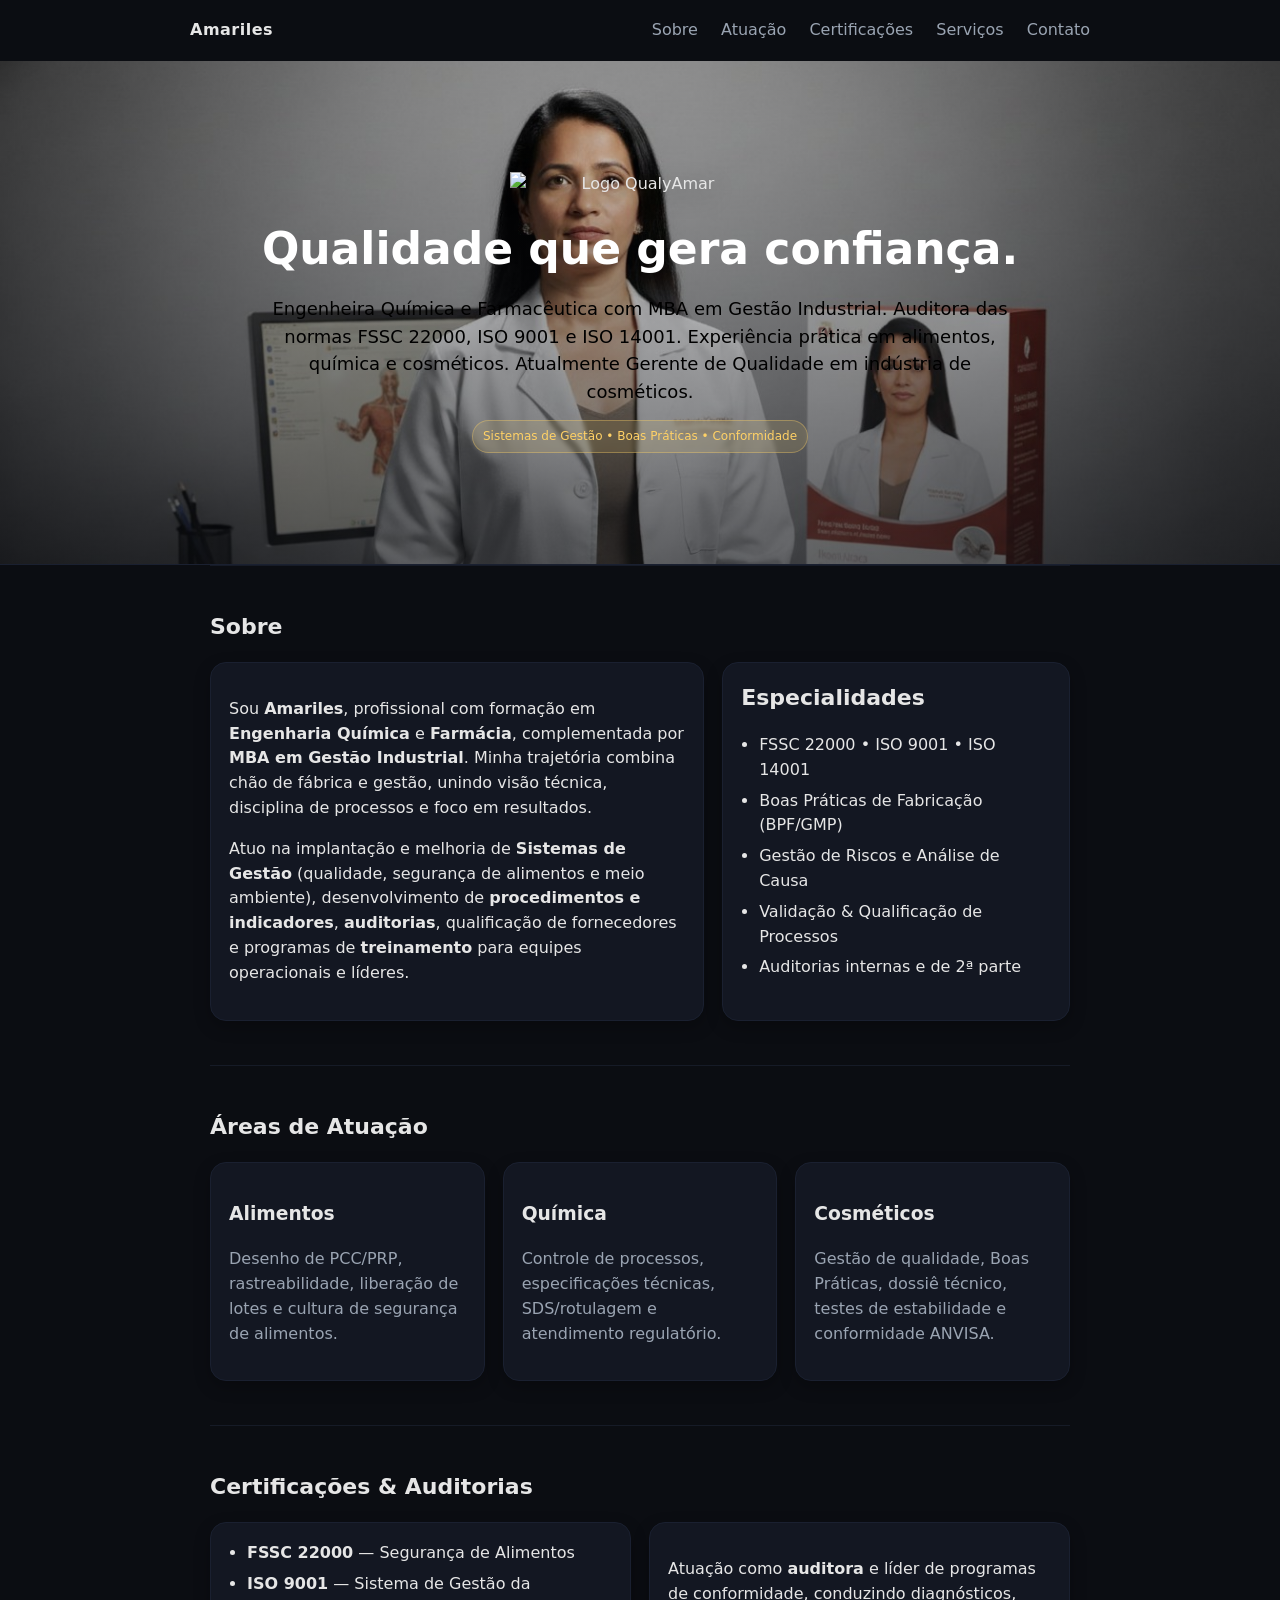
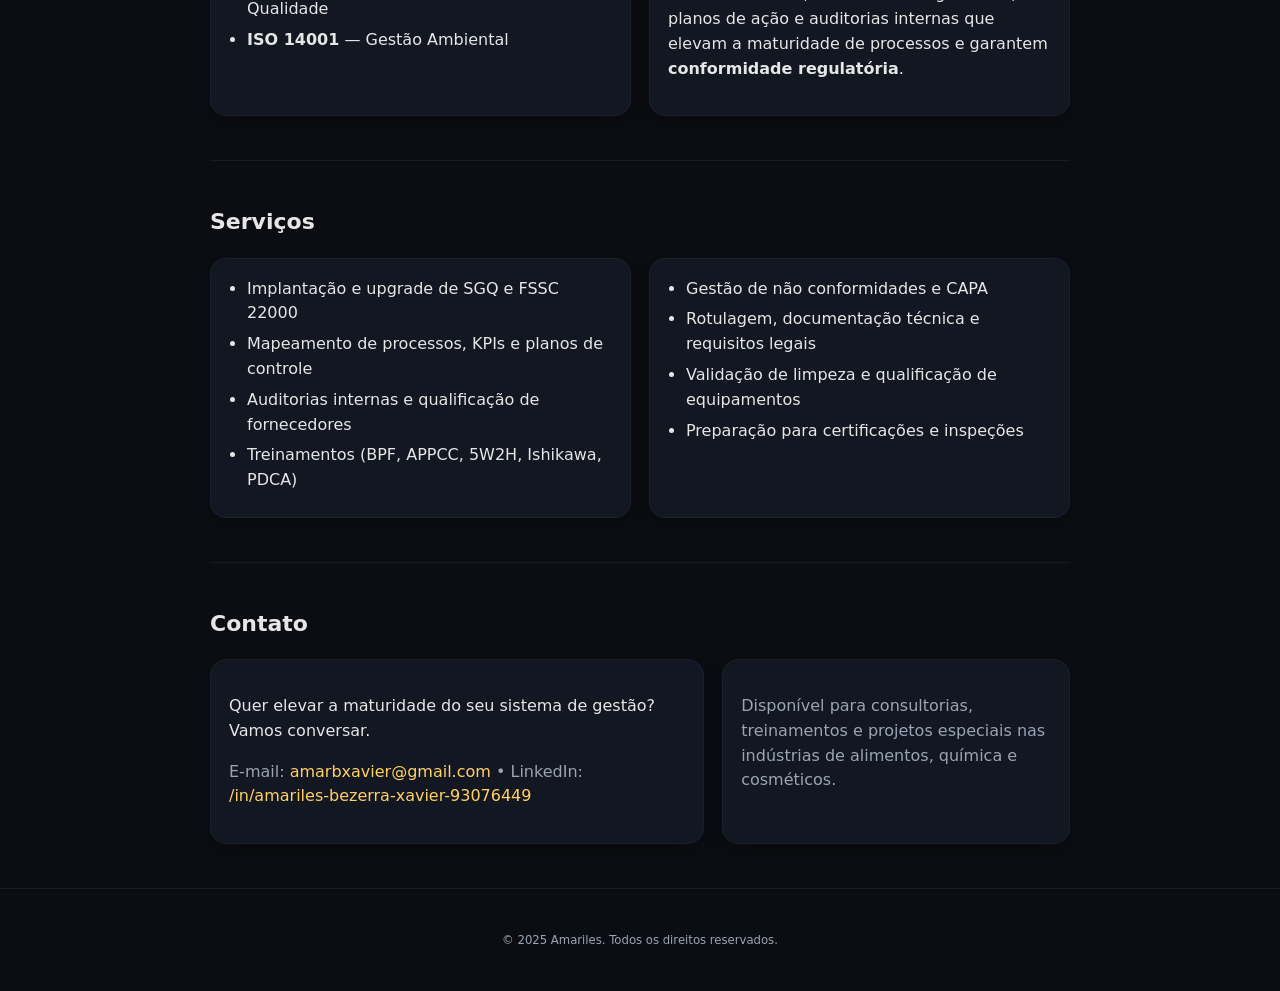
==== commit 37bc866a: "Update index.html" ====
--- a/index.html
+++ b/index.html
@@ -9,6 +9,7 @@
   <meta property="og:description" content="Eng. Química, Farmacêutica (MBA), Auditora FSSC 22000, ISO 9001 e 14001.">
   <meta property="og:image" content="https://rxo1974sagaz.github.io/amariles/amariles.jpg">
   <meta name="theme-color" content="#0b0d12">
+  <link rel="icon" type="image/png" href="favicon.png">
   <link rel="stylesheet" href="styles.css">
 </head>
 
@@ -26,8 +27,15 @@
 
   <section class="hero">
     <div class="hero-content container">
+      <!-- LOGO na capa -->
+      <img src="assets/qualyamar-logo.png" alt="Logo QualyAmar" class="hero-logo">
+
       <h1 class="title">Qualidade que gera confiança.</h1>
-      <p class="subtitle">Engenheira Química e Farmacêutica com MBA em Gestão Industrial. Auditora das normas FSSC 22000, ISO 9001 e ISO 14001. Experiência prática em alimentos, química e cosméticos. Atualmente Gerente de Qualidade em indústria de cosméticos.</p>
+      <p class="subtitle">
+        Engenheira Química e Farmacêutica com MBA em Gestão Industrial. Auditora das normas
+        FSSC 22000, ISO 9001 e ISO 14001. Experiência prática em alimentos, química e cosméticos.
+        Atualmente Gerente de Qualidade em indústria de cosméticos.
+      </p>
       <span class="badge">Sistemas de Gestão • Boas Práticas • Conformidade</span>
     </div>
   </section>
--- a/styles.css
+++ b/styles.css
@@ -44,19 +44,12 @@
   align-items:center;
   padding:18px 0;
 }
-.header .brand{
-  font-weight:700;
-  letter-spacing:.5px;
-}
-.header nav a{
-  margin-left:18px;
-  color:var(--muted);
-  transition:color .2s ease;
-}
-.header nav a:hover{ color:var(--fg); }
+.header .brand{font-weight:700;letter-spacing:.5px}
+.header nav a{margin-left:18px;color:var(--muted);transition:color .2s ease}
+.header nav a:hover{color:var(--fg)}
 
 /* ===========================
-   HERO — imagem e título
+   HERO — imagem, logo e título
    =========================== */
 .hero{
   position:relative;
@@ -83,14 +76,26 @@
   text-align:center;
   padding:28px;
 }
+
+/* LOGO da capa */
+.hero-logo{
+  width:260px;                 /* ajuste fino do tamanho do logo */
+  max-width:60%;
+  margin:0 auto 18px;
+  display:block;
+  object-fit:contain;
+  filter:drop-shadow(0 6px 12px rgba(0,0,0,.35));
+}
+
+/* Título e subtítulo */
 .title{
-  color:#000;                 /* preto no hero */
+  color:#fff;                  /* branco no título */
   font-size:clamp(28px,5vw,44px);
   margin:0 0 12px;
   font-weight:800;
 }
 .subtitle{
-  color:#000;                 /* preto no hero */
+  color:#000;                  /* preto no subtítulo */
   font-size:clamp(14px,2.6vw,18px);
   max-width:740px;
   margin:0 auto;
@@ -110,21 +115,11 @@
 /* ===========================
    Seções e cartões
    =========================== */
-.section{
-  padding:44px 0;
-  border-top:1px solid #161b27;
-}
-.h1{
-  font-size:22px;
-  margin:0 0 18px;
-}
-.muted{ color:var(--muted); }
+.section{padding:44px 0;border-top:1px solid #161b27}
+.h1{font-size:22px;margin:0 0 18px}
+.muted{color:var(--muted)}
 
-.grid{
-  display:grid;
-  grid-template-columns:repeat(12,1fr);
-  gap:18px;
-}
+.grid{display:grid;grid-template-columns:repeat(12,1fr);gap:18px}
 
 .card{
   background:var(--card);
@@ -134,10 +129,7 @@
   box-shadow:0 6px 16px rgba(0,0,0,.25);
   transition:transform .2s ease, box-shadow .2s ease;
 }
-.card:hover{
-  transform:translateY(-3px);
-  box-shadow:0 10px 22px rgba(0,0,0,.35);
-}
+.card:hover{transform:translateY(-3px);box-shadow:0 10px 22px rgba(0,0,0,.35)}
 
 ul{margin:0;padding-left:18px}
 li{margin-bottom:6px}
@@ -157,8 +149,9 @@
    Responsividade
    =========================== */
 @media (max-width:520px){
-  .hero::before{ background-position:var(--hero-x) var(--hero-y); }
-  .grid{ grid-template-columns:1fr; }
-  .header nav{ display:none; }
-  .title{ font-size:clamp(24px,6vw,36px); }
+  .hero::before{background-position:var(--hero-x) var(--hero-y)}
+  .grid{grid-template-columns:1fr}
+  .header nav{display:none}
+  .title{font-size:clamp(24px,6vw,36px)}
+  .hero-logo{width:210px;max-width:72%}
 }
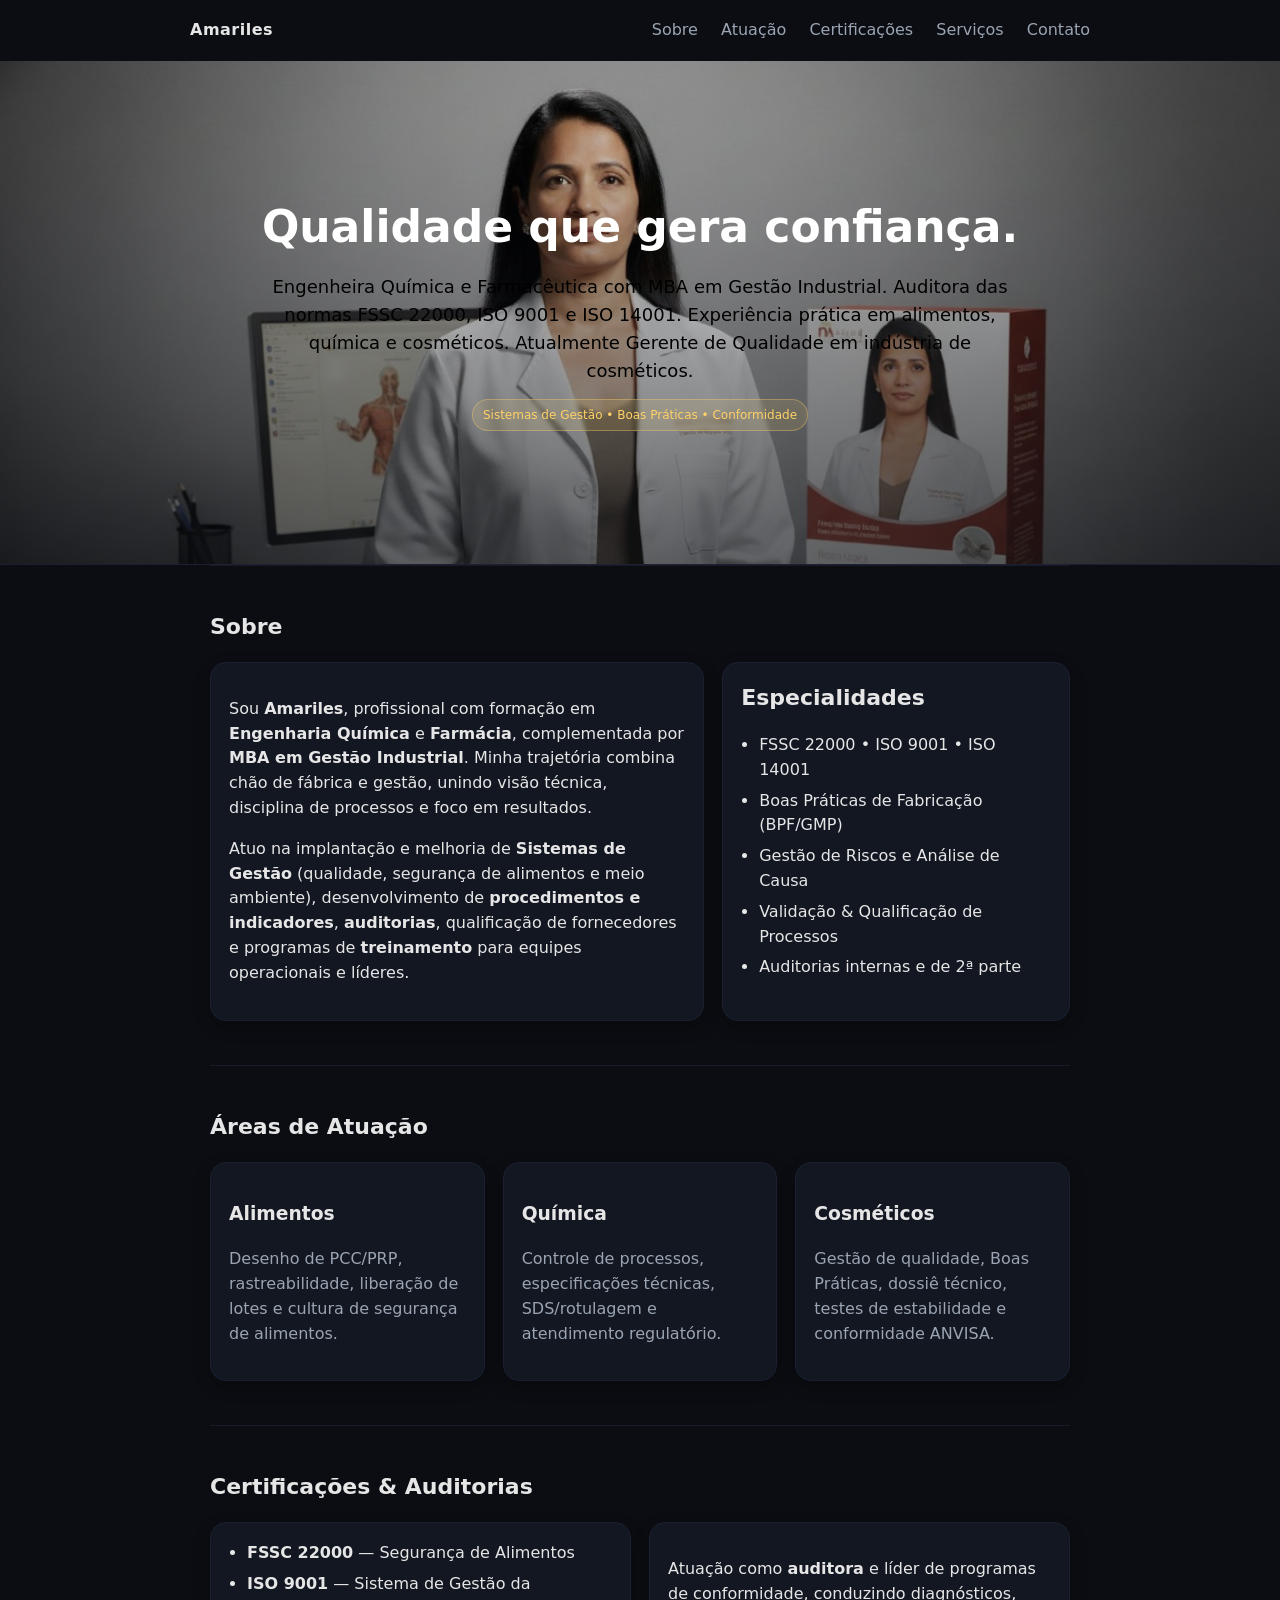
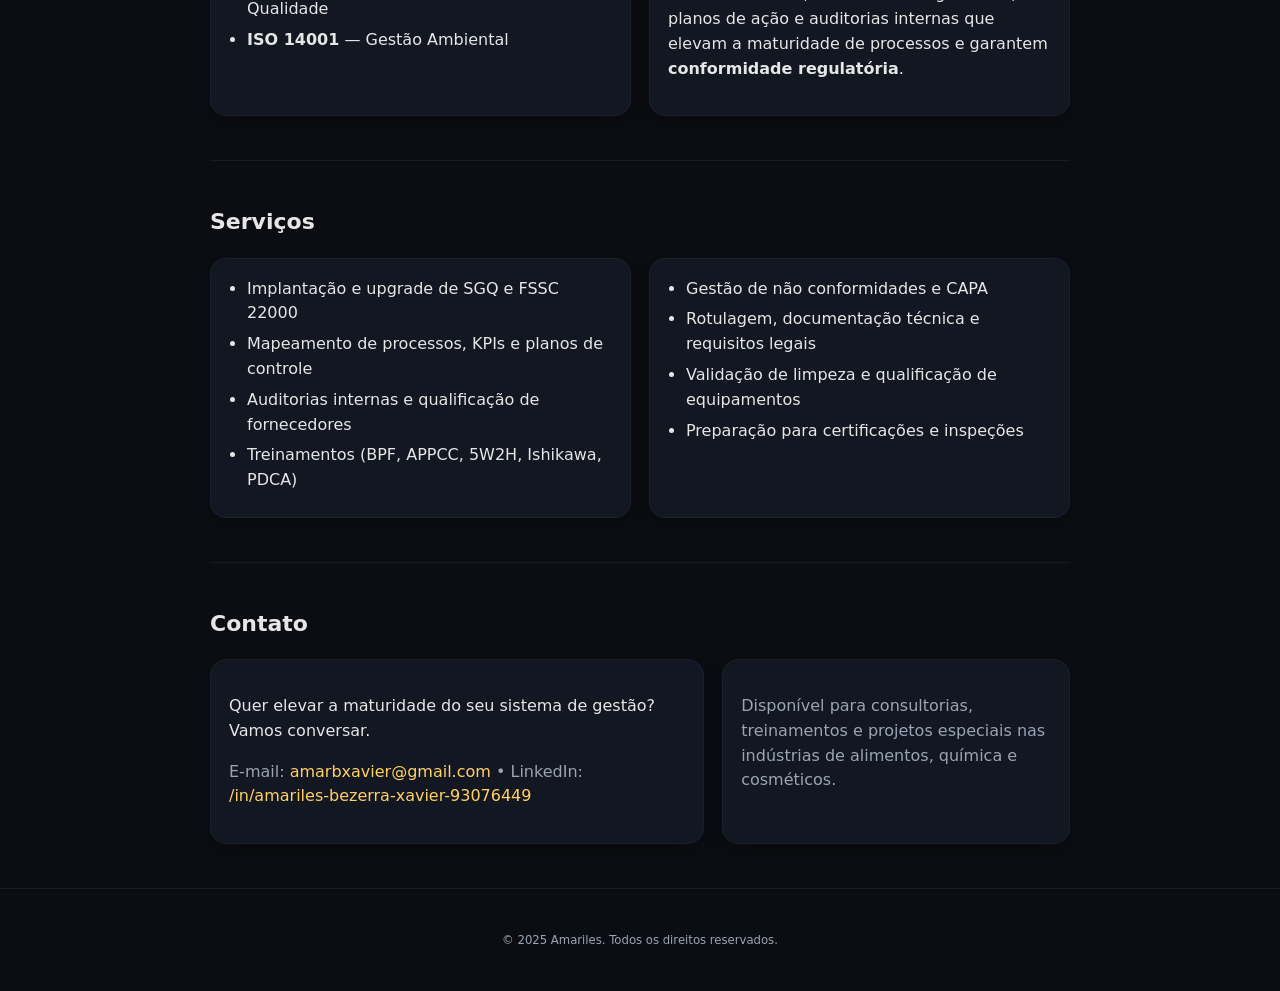
==== commit 5e1937b7: "Update index.html" ====
--- a/index.html
+++ b/index.html
@@ -1,143 +1,195 @@
 <!doctype html>
 <html lang="pt-br">
-<head>
-  <meta charset="utf-8">
-  <meta name="viewport" content="width=device-width, initial-scale=1">
-  <title>Amariles | Engenharia Química & Qualidade</title>
-  <meta name="description" content="Engenheira Química e Farmacêutica com MBA em Gestão Industrial. Auditora FSSC 22000, ISO 9001 e ISO 14001. Experiência em alimentos, química e cosméticos.">
-  <meta property="og:title" content="Amariles — Qualidade, Sistemas de Gestão e Conformidade">
-  <meta property="og:description" content="Eng. Química, Farmacêutica (MBA), Auditora FSSC 22000, ISO 9001 e 14001.">
-  <meta property="og:image" content="https://rxo1974sagaz.github.io/amariles/amariles.jpg">
-  <meta name="theme-color" content="#0b0d12">
-  <link rel="icon" type="image/png" href="favicon.png">
-  <link rel="stylesheet" href="styles.css">
-</head>
+  <head>
+    <meta charset="utf-8">
+    <meta name="viewport" content="width=device-width, initial-scale=1">
 
-<body>
-  <header class="header container">
-    <div class="brand">Amariles</div>
-    <nav class="nav">
-      <a href="#sobre">Sobre</a>
-      <a href="#atuacao">Atuação</a>
-      <a href="#certificacoes">Certificações</a>
-      <a href="#servicos">Serviços</a>
-      <a href="#contato">Contato</a>
-    </nav>
-  </header>
+    <title>Amariles | Engenharia Química & Qualidade</title>
+    <meta name="description" content="Engenheira Química e Farmacêutica com MBA em Gestão Industrial. Auditora FSSC 22000, ISO 9001 e ISO 14001. Experiência em alimentos, química e cosméticos.">
 
-  <section class="hero">
-    <div class="hero-content container">
-      <!-- LOGO na capa -->
-      <img src="assets/qualyamar-logo.png" alt="Logo QualyAmar" class="hero-logo">
+    <!-- Open Graph -->
+    <meta property="og:title" content="Amariles — Qualidade, Sistemas de Gestão e Conformidade">
+    <meta property="og:description" content="Eng. Química, Farmacêutica (MBA), Auditora FSSC 22000, ISO 9001 e 14001.">
+    <meta property="og:image" content="https://rxo1974sagaz.github.io/amariles/amariles.jpg">
 
-      <h1 class="title">Qualidade que gera confiança.</h1>
-      <p class="subtitle">
-        Engenheira Química e Farmacêutica com MBA em Gestão Industrial. Auditora das normas
-        FSSC 22000, ISO 9001 e ISO 14001. Experiência prática em alimentos, química e cosméticos.
-        Atualmente Gerente de Qualidade em indústria de cosméticos.
-      </p>
-      <span class="badge">Sistemas de Gestão • Boas Práticas • Conformidade</span>
-    </div>
-  </section>
+    <!-- Theme -->
+    <meta name="theme-color" content="#0b0d12">
+    <link rel="stylesheet" href="styles.css">
+  </head>
 
-  <main class="container">
-    <section id="sobre" class="section">
-      <h2 class="h1">Sobre</h2>
-      <div class="grid">
-        <div class="card" style="grid-column: span 7;">
-          <p>Sou <strong>Amariles</strong>, profissional com formação em <strong>Engenharia Química</strong> e <strong>Farmácia</strong>, complementada por <strong>MBA em Gestão Industrial</strong>. Minha trajetória combina chão de fábrica e gestão, unindo visão técnica, disciplina de processos e foco em resultados.</p>
-          <p>Atuo na implantação e melhoria de <strong>Sistemas de Gestão</strong> (qualidade, segurança de alimentos e meio ambiente), desenvolvimento de <strong>procedimentos e indicadores</strong>, <strong>auditorias</strong>, qualificação de fornecedores e programas de <strong>treinamento</strong> para equipes operacionais e líderes.</p>
-        </div>
-        <div class="card" style="grid-column: span 5;">
-          <h3 class="h1">Especialidades</h3>
-          <ul>
-            <li>FSSC 22000 • ISO 9001 • ISO 14001</li>
-            <li>Boas Práticas de Fabricação (BPF/GMP)</li>
-            <li>Gestão de Riscos e Análise de Causa</li>
-            <li>Validação & Qualificação de Processos</li>
-            <li>Auditorias internas e de 2ª parte</li>
-          </ul>
-        </div>
+  <body>
+    <!-- =========================== Cabeçalho =========================== -->
+    <header class="header container">
+      <div class="brand">Amariles</div>
+      <nav class="nav">
+        <a href="#sobre">Sobre</a>
+        <a href="#atuacao">Atuação</a>
+        <a href="#certificacoes">Certificações</a>
+        <a href="#servicos">Serviços</a>
+        <a href="#contato">Contato</a>
+      </nav>
+    </header>
+
+    <!-- =========================== HERO =========================== -->
+    <section class="hero">
+      <div class="hero-content container">
+        <h1 class="title">Qualidade que gera confiança.</h1>
+        <p class="subtitle">
+          Engenheira Química e Farmacêutica com MBA em Gestão Industrial.
+          Auditora das normas FSSC 22000, ISO 9001 e ISO 14001. Experiência prática
+          em alimentos, química e cosméticos. Atualmente Gerente de Qualidade
+          em indústria de cosméticos.
+        </p>
+        <span class="badge">Sistemas de Gestão • Boas Práticas • Conformidade</span>
       </div>
     </section>
 
-    <section id="atuacao" class="section">
-      <h2 class="h1">Áreas de Atuação</h2>
-      <div class="grid">
-        <div class="card" style="grid-column: span 4;">
-          <h3>Alimentos</h3>
-          <p class="muted">Desenho de PCC/PRP, rastreabilidade, liberação de lotes e cultura de segurança de alimentos.</p>
+    <!-- =========================== Conteúdo principal =========================== -->
+    <main class="container">
+
+      <!-- SOBRE -->
+      <section id="sobre" class="section">
+        <h2 class="h1">Sobre</h2>
+        <div class="grid">
+          <div class="card" style="grid-column: span 7;">
+            <p>
+              Sou <strong>Amariles</strong>, profissional com formação em
+              <strong>Engenharia Química</strong> e <strong>Farmácia</strong>,
+              complementada por <strong>MBA em Gestão Industrial</strong>.
+              Minha trajetória combina chão de fábrica e gestão, unindo visão técnica,
+              disciplina de processos e foco em resultados.
+            </p>
+            <p>
+              Atuo na implantação e melhoria de <strong>Sistemas de Gestão</strong>
+              (qualidade, segurança de alimentos e meio ambiente), desenvolvimento de
+              <strong>procedimentos e indicadores</strong>, <strong>auditorias</strong>,
+              qualificação de fornecedores e programas de <strong>treinamento</strong>
+              para equipes operacionais e líderes.
+            </p>
+          </div>
+
+          <div class="card" style="grid-column: span 5;">
+            <h3 class="h1">Especialidades</h3>
+            <ul>
+              <li>FSSC 22000 • ISO 9001 • ISO 14001</li>
+              <li>Boas Práticas de Fabricação (BPF/GMP)</li>
+              <li>Gestão de Riscos e Análise de Causa</li>
+              <li>Validação & Qualificação de Processos</li>
+              <li>Auditorias internas e de 2ª parte</li>
+            </ul>
+          </div>
         </div>
-        <div class="card" style="grid-column: span 4;">
-          <h3>Química</h3>
-          <p class="muted">Controle de processos, especificações técnicas, SDS/rotulagem e atendimento regulatório.</p>
+      </section>
+
+      <!-- ATUAÇÃO -->
+      <section id="atuacao" class="section">
+        <h2 class="h1">Áreas de Atuação</h2>
+        <div class="grid">
+          <div class="card" style="grid-column: span 4;">
+            <h3>Alimentos</h3>
+            <p class="muted">
+              Desenho de PCC/PRP, rastreabilidade, liberação de lotes e
+              cultura de segurança de alimentos.
+            </p>
+          </div>
+
+          <div class="card" style="grid-column: span 4;">
+            <h3>Química</h3>
+            <p class="muted">
+              Controle de processos, especificações técnicas, SDS/rotulagem
+              e atendimento regulatório.
+            </p>
+          </div>
+
+          <div class="card" style="grid-column: span 4;">
+            <h3>Cosméticos</h3>
+            <p class="muted">
+              Gestão de qualidade, Boas Práticas, dossiê técnico, testes de
+              estabilidade e conformidade ANVISA.
+            </p>
+          </div>
         </div>
-        <div class="card" style="grid-column: span 4;">
-          <h3>Cosméticos</h3>
-          <p class="muted">Gestão de qualidade, Boas Práticas, dossiê técnico, testes de estabilidade e conformidade ANVISA.</p>
+      </section>
+
+      <!-- CERTIFICAÇÕES -->
+      <section id="certificacoes" class="section">
+        <h2 class="h1">Certificações & Auditorias</h2>
+        <div class="grid">
+          <div class="card" style="grid-column: span 6;">
+            <ul>
+              <li><strong>FSSC 22000</strong> — Segurança de Alimentos</li>
+              <li><strong>ISO 9001</strong> — Sistema de Gestão da Qualidade</li>
+              <li><strong>ISO 14001</strong> — Gestão Ambiental</li>
+            </ul>
+          </div>
+
+          <div class="card" style="grid-column: span 6;">
+            <p>
+              Atuação como <strong>auditora</strong> e líder de programas de
+              conformidade, conduzindo diagnósticos, planos de ação e auditorias
+              internas que elevam a maturidade de processos e garantem
+              <strong>conformidade regulatória</strong>.
+            </p>
+          </div>
         </div>
+      </section>
+
+      <!-- SERVIÇOS -->
+      <section id="servicos" class="section">
+        <h2 class="h1">Serviços</h2>
+        <div class="grid">
+          <div class="card" style="grid-column: span 6;">
+            <ul>
+              <li>Implantação e upgrade de SGQ e FSSC 22000</li>
+              <li>Mapeamento de processos, KPIs e planos de controle</li>
+              <li>Auditorias internas e qualificação de fornecedores</li>
+              <li>Treinamentos (BPF, APPCC, 5W2H, Ishikawa, PDCA)</li>
+            </ul>
+          </div>
+
+          <div class="card" style="grid-column: span 6;">
+            <ul>
+              <li>Gestão de não conformidades e CAPA</li>
+              <li>Rotulagem, documentação técnica e requisitos legais</li>
+              <li>Validação de limpeza e qualificação de equipamentos</li>
+              <li>Preparação para certificações e inspeções</li>
+            </ul>
+          </div>
+        </div>
+      </section>
+
+      <!-- CONTATO -->
+      <section id="contato" class="section">
+        <h2 class="h1">Contato</h2>
+        <div class="grid">
+          <div class="card" style="grid-column: span 7;">
+            <p>Quer elevar a maturidade do seu sistema de gestão? Vamos conversar.</p>
+            <p class="muted">
+              E-mail:
+              <a href="mailto:amarbxavier@gmail.com">amarbxavier@gmail.com</a> •
+              LinkedIn:
+              <a href="https://www.linkedin.com/in/amariles-bezerra-xavier-93076449/"
+                 target="_blank" rel="noopener">
+                 /in/amariles-bezerra-xavier-93076449
+              </a>
+            </p>
+          </div>
+
+          <div class="card" style="grid-column: span 5;">
+            <p class="muted">
+              Disponível para consultorias, treinamentos e projetos especiais
+              nas indústrias de alimentos, química e cosméticos.
+            </p>
+          </div>
+        </div>
+      </section>
+    </main>
+
+    <!-- =========================== Rodapé =========================== -->
+    <footer>
+      <div class="container">
+        <small>© 2025 Amariles. Todos os direitos reservados.</small>
       </div>
-    </section>
-
-    <section id="certificacoes" class="section">
-      <h2 class="h1">Certificações & Auditorias</h2>
-      <div class="grid">
-        <div class="card" style="grid-column: span 6;">
-          <ul>
-            <li><strong>FSSC 22000</strong> — Segurança de Alimentos</li>
-            <li><strong>ISO 9001</strong> — Sistema de Gestão da Qualidade</li>
-            <li><strong>ISO 14001</strong> — Gestão Ambiental</li>
-          </ul>
-        </div>
-        <div class="card" style="grid-column: span 6;">
-          <p>Atuação como <strong>auditora</strong> e líder de programas de conformidade, conduzindo diagnósticos, planos de ação e auditorias internas que elevam a maturidade de processos e garantem <strong>conformidade regulatória</strong>.</p>
-        </div>
-      </div>
-    </section>
-
-    <section id="servicos" class="section">
-      <h2 class="h1">Serviços</h2>
-      <div class="grid">
-        <div class="card" style="grid-column: span 6;">
-          <ul>
-            <li>Implantação e upgrade de SGQ e FSSC 22000</li>
-            <li>Mapeamento de processos, KPIs e planos de controle</li>
-            <li>Auditorias internas e qualificação de fornecedores</li>
-            <li>Treinamentos (BPF, APPCC, 5W2H, Ishikawa, PDCA)</li>
-          </ul>
-        </div>
-        <div class="card" style="grid-column: span 6;">
-          <ul>
-            <li>Gestão de não conformidades e CAPA</li>
-            <li>Rotulagem, documentação técnica e requisitos legais</li>
-            <li>Validação de limpeza e qualificação de equipamentos</li>
-            <li>Preparação para certificações e inspeções</li>
-          </ul>
-        </div>
-      </div>
-    </section>
-
-    <section id="contato" class="section">
-      <h2 class="h1">Contato</h2>
-      <div class="grid">
-        <div class="card" style="grid-column: span 7;">
-          <p>Quer elevar a maturidade do seu sistema de gestão? Vamos conversar.</p>
-          <p class="muted">
-            E-mail: <a href="mailto:amarbxavier@gmail.com">amarbxavier@gmail.com</a> •
-            LinkedIn: <a href="https://www.linkedin.com/in/amariles-bezerra-xavier-93076449/" target="_blank" rel="noopener">/in/amariles-bezerra-xavier-93076449</a>
-          </p>
-        </div>
-        <div class="card" style="grid-column: span 5;">
-          <p class="muted">Disponível para consultorias, treinamentos e projetos especiais nas indústrias de alimentos, química e cosméticos.</p>
-        </div>
-      </div>
-    </section>
-  </main>
-
-  <footer>
-    <div class="container">
-      <small>© 2025 Amariles. Todos os direitos reservados.</small>
-    </div>
-  </footer>
-</body>
+    </footer>
+  </body>
 </html>
--- a/styles.css
+++ b/styles.css
@@ -1,157 +1,205 @@
-/* ===========================
-   Tema RXO Dark — Amariles
-   =========================== */
-
-:root{
-  --bg:#0b0d12;
-  --fg:#e6e6e6;
-  --muted:#9aa4b2;
-  --accent:#ffd166;
-  --card:#131722;
+/* =========================== Tema RXO Dark — Amariles =========================== */
+:root {
+  --bg: #0b0d12;
+  --fg: #e6e6e6;
+  --muted: #9aa4b2;
+  --accent: #ffd166;
+  --card: #131722;
 
   /* HERO controls */
-  --hero-height:56vh;
-  --hero-x:50%;
-  --hero-y:18%;
-  --hero-size:cover;
-  --overlay-top:0.06;
-  --overlay-bottom:0.60;
-}
-
-/* Reset e tipografia base */
-*{box-sizing:border-box}
-html,body{
-  margin:0;
-  padding:0;
-  background:var(--bg);
-  color:var(--fg);
-  font-family:system-ui,-apple-system,Segoe UI,Roboto,Ubuntu,"Helvetica Neue",Arial,"Noto Sans",sans-serif;
-  line-height:1.55;
-}
-img{max-width:100%;display:block}
-a{color:var(--accent);text-decoration:none}
-a:hover{text-decoration:underline}
-
-/* Layout geral */
-.container{max-width:900px;margin:0 auto;padding:0 20px}
-
-/* ===========================
-   Cabeçalho e navegação
-   =========================== */
-.header{
-  display:flex;
-  justify-content:space-between;
-  align-items:center;
-  padding:18px 0;
-}
-.header .brand{font-weight:700;letter-spacing:.5px}
-.header nav a{margin-left:18px;color:var(--muted);transition:color .2s ease}
-.header nav a:hover{color:var(--fg)}
-
-/* ===========================
-   HERO — imagem, logo e título
-   =========================== */
-.hero{
-  position:relative;
-  height:var(--hero-height);
-  display:grid;
-  place-items:center;
-  background:#000;
-  overflow:hidden;
-  border-bottom:1px solid #1a2030;
-}
-.hero::before{
-  content:"";
-  position:absolute;
-  inset:0;
-  background:
-    linear-gradient(to bottom, rgba(11,13,18,var(--overlay-top)), rgba(11,13,18,var(--overlay-bottom))),
-    url('https://rxo1974sagaz.github.io/amariles/amariles.jpg?v=12') center var(--hero-y) / var(--hero-size) no-repeat;
-  filter:saturate(1);
-  opacity:1;
-}
-.hero-content{
-  position:relative;
-  z-index:1;
-  text-align:center;
-  padding:28px;
-}
-
-/* LOGO da capa */
-.hero-logo{
-  width:260px;                 /* ajuste fino do tamanho do logo */
-  max-width:60%;
-  margin:0 auto 18px;
-  display:block;
-  object-fit:contain;
-  filter:drop-shadow(0 6px 12px rgba(0,0,0,.35));
-}
-
-/* Título e subtítulo */
-.title{
-  color:#fff;                  /* branco no título */
-  font-size:clamp(28px,5vw,44px);
-  margin:0 0 12px;
-  font-weight:800;
-}
-.subtitle{
-  color:#000;                  /* preto no subtítulo */
-  font-size:clamp(14px,2.6vw,18px);
-  max-width:740px;
-  margin:0 auto;
-}
-.badge{
-  display:inline-block;
-  background:rgba(255,209,102,.12);
-  color:var(--accent);
-  border:1px solid rgba(255,209,102,.35);
-  padding:6px 10px;
-  border-radius:999px;
-  font-size:12px;
-  margin-top:14px;
-  backdrop-filter:blur(2px);
-}
-
-/* ===========================
-   Seções e cartões
-   =========================== */
-.section{padding:44px 0;border-top:1px solid #161b27}
-.h1{font-size:22px;margin:0 0 18px}
-.muted{color:var(--muted)}
-
-.grid{display:grid;grid-template-columns:repeat(12,1fr);gap:18px}
-
-.card{
-  background:var(--card);
-  border:1px solid #1a2030;
-  border-radius:16px;
-  padding:18px;
-  box-shadow:0 6px 16px rgba(0,0,0,.25);
-  transition:transform .2s ease, box-shadow .2s ease;
-}
-.card:hover{transform:translateY(-3px);box-shadow:0 10px 22px rgba(0,0,0,.35)}
-
-ul{margin:0;padding-left:18px}
-li{margin-bottom:6px}
-
-/* ===========================
-   Rodapé
-   =========================== */
-footer{
-  padding:40px 0;
-  border-top:1px solid #161b27;
-  color:var(--muted);
-  text-align:center;
-  font-size:14px;
-}
-
-/* ===========================
-   Responsividade
-   =========================== */
-@media (max-width:520px){
-  .hero::before{background-position:var(--hero-x) var(--hero-y)}
-  .grid{grid-template-columns:1fr}
-  .header nav{display:none}
-  .title{font-size:clamp(24px,6vw,36px)}
-  .hero-logo{width:210px;max-width:72%}
-}
+  --hero-height: 56vh;
+  --hero-x: 50%;
+  --hero-y: 18%;
+  --hero-size: cover;
+  --overlay-top: 0.06;
+  --overlay-bottom: 0.60;
+}
+
+/* =========================== Reset e tipografia base =========================== */
+* {
+  box-sizing: border-box;
+}
+
+html,
+body {
+  margin: 0;
+  padding: 0;
+  background: var(--bg);
+  color: var(--fg);
+  font-family: system-ui, -apple-system, Segoe UI, Roboto, Ubuntu, "Helvetica Neue", Arial, "Noto Sans", sans-serif;
+  line-height: 1.55;
+}
+
+img {
+  max-width: 100%;
+  display: block;
+}
+
+a {
+  color: var(--accent);
+  text-decoration: none;
+}
+
+a:hover {
+  text-decoration: underline;
+}
+
+.container {
+  max-width: 900px;
+  margin: 0 auto;
+  padding: 0 20px;
+}
+
+/* =========================== Cabeçalho e navegação =========================== */
+.header {
+  display: flex;
+  justify-content: space-between;
+  align-items: center;
+  padding: 18px 0;
+}
+
+.header .brand {
+  font-weight: 700;
+  letter-spacing: 0.5px;
+}
+
+.header nav a {
+  margin-left: 18px;
+  color: var(--muted);
+  transition: color 0.2s ease;
+}
+
+.header nav a:hover {
+  color: var(--fg);
+}
+
+/* =========================== HERO — imagem e título =========================== */
+.hero {
+  position: relative;
+  height: var(--hero-height);
+  display: grid;
+  place-items: center;
+  background: #000;
+  overflow: hidden;
+  border-bottom: 1px solid #1a2030;
+}
+
+.hero::before {
+  content: "";
+  position: absolute;
+  inset: 0;
+  background: linear-gradient(
+      to bottom,
+      rgba(11, 13, 18, var(--overlay-top)),
+      rgba(11, 13, 18, var(--overlay-bottom))
+    ),
+    url('https://rxo1974sagaz.github.io/amariles/amariles.jpg?v=12')
+      center var(--hero-y) / var(--hero-size) no-repeat;
+  filter: saturate(1);
+  opacity: 1;
+}
+
+.hero-content {
+  position: relative;
+  z-index: 1;
+  text-align: center;
+  padding: 28px;
+}
+
+.title {
+  color: #fff; /* antes: #000 — agora branco puro */
+  font-size: clamp(28px, 5vw, 44px);
+  margin: 0 0 12px;
+  font-weight: 800;
+}
+
+.subtitle {
+  color: #000; /* preto no hero */
+  font-size: clamp(14px, 2.6vw, 18px);
+  max-width: 740px;
+  margin: 0 auto;
+}
+
+.badge {
+  display: inline-block;
+  background: rgba(255, 209, 102, 0.12);
+  color: var(--accent);
+  border: 1px solid rgba(255, 209, 102, 0.35);
+  padding: 6px 10px;
+  border-radius: 999px;
+  font-size: 12px;
+  margin-top: 14px;
+  backdrop-filter: blur(2px);
+}
+
+/* =========================== Seções e cartões =========================== */
+.section {
+  padding: 44px 0;
+  border-top: 1px solid #161b27;
+}
+
+.h1 {
+  font-size: 22px;
+  margin: 0 0 18px;
+}
+
+.muted {
+  color: var(--muted);
+}
+
+.grid {
+  display: grid;
+  grid-template-columns: repeat(12, 1fr);
+  gap: 18px;
+}
+
+.card {
+  background: var(--card);
+  border: 1px solid #1a2030;
+  border-radius: 16px;
+  padding: 18px;
+  box-shadow: 0 6px 16px rgba(0, 0, 0, 0.25);
+  transition: transform 0.2s ease, box-shadow 0.2s ease;
+}
+
+.card:hover {
+  transform: translateY(-3px);
+  box-shadow: 0 10px 22px rgba(0, 0, 0, 0.35);
+}
+
+ul {
+  margin: 0;
+  padding-left: 18px;
+}
+
+li {
+  margin-bottom: 6px;
+}
+
+/* =========================== Rodapé =========================== */
+footer {
+  padding: 40px 0;
+  border-top: 1px solid #161b27;
+  color: var(--muted);
+  text-align: center;
+  font-size: 14px;
+}
+
+/* =========================== Responsividade =========================== */
+@media (max-width: 520px) {
+  .hero::before {
+    background-position: var(--hero-x) var(--hero-y);
+  }
+
+  .grid {
+    grid-template-columns: 1fr;
+  }
+
+  .header nav {
+    display: none;
+  }
+
+  .title {
+    font-size: clamp(24px, 6vw, 36px);
+  }
+}
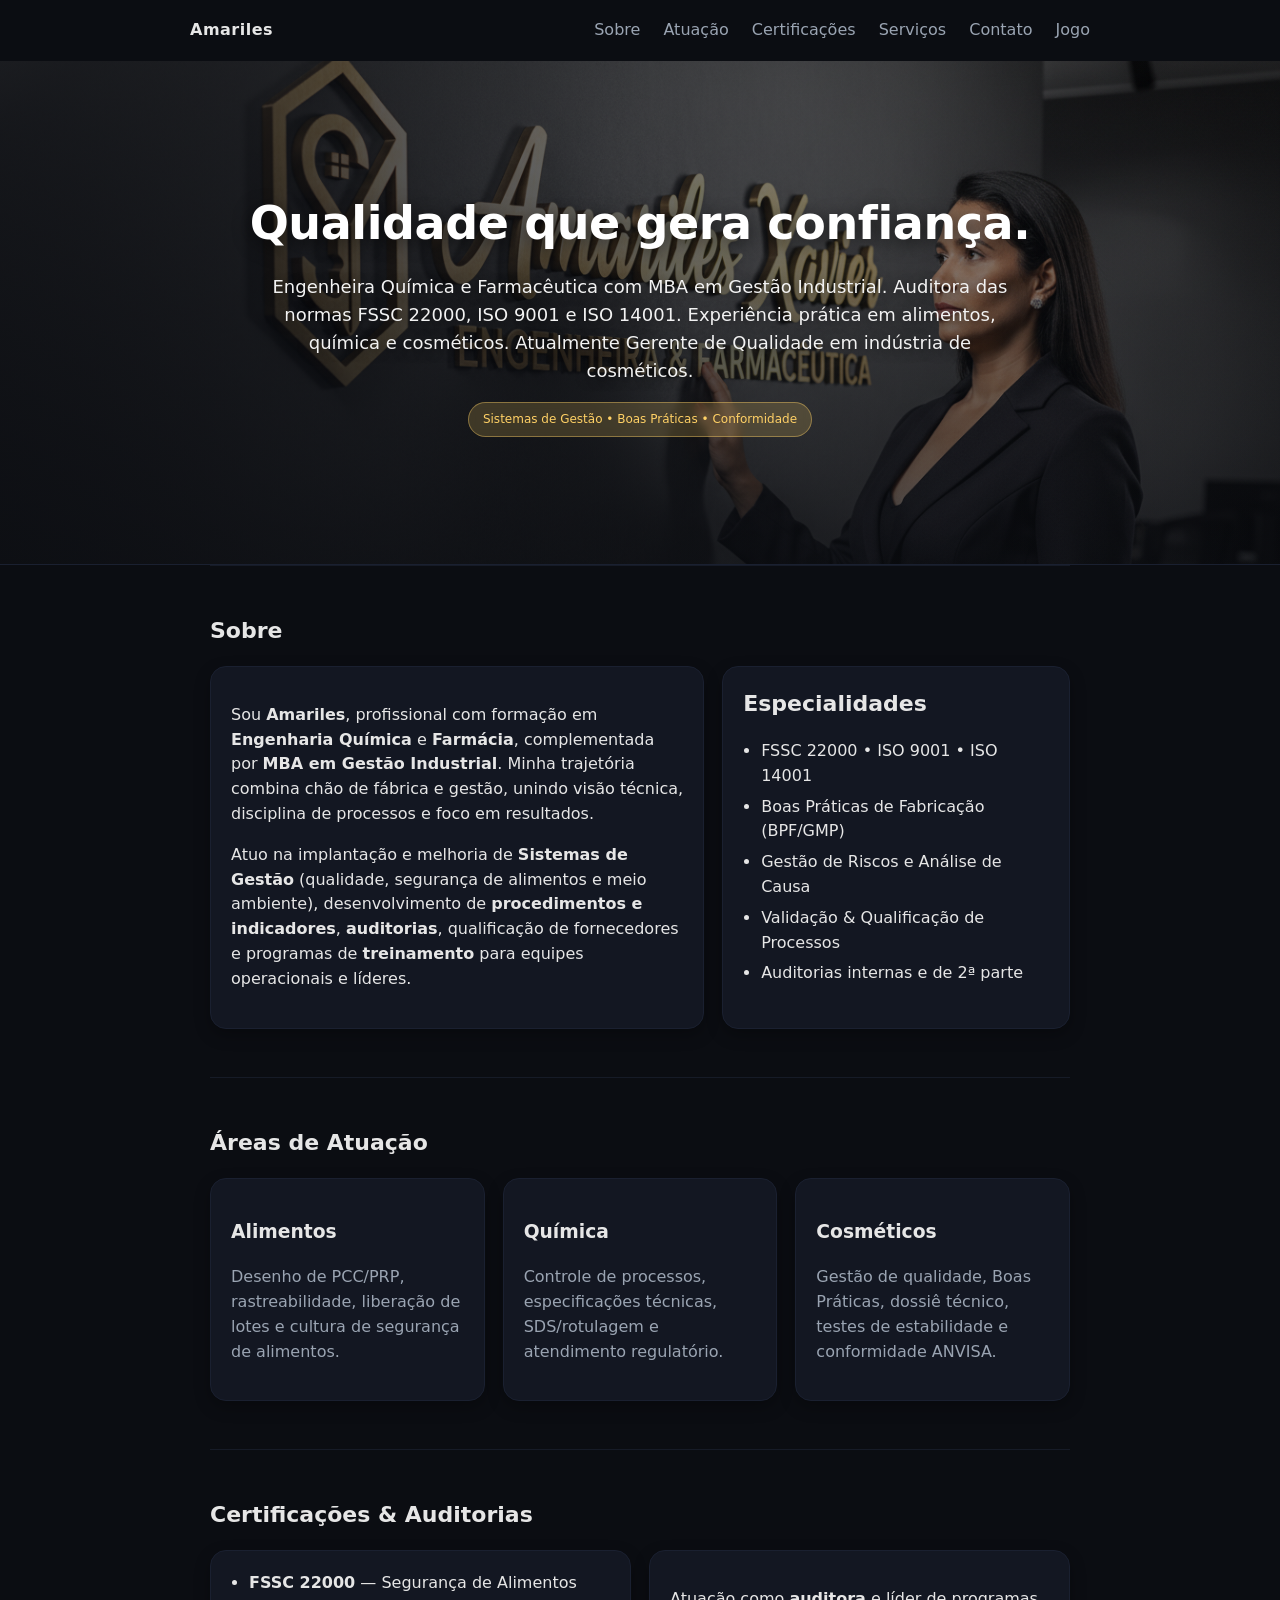
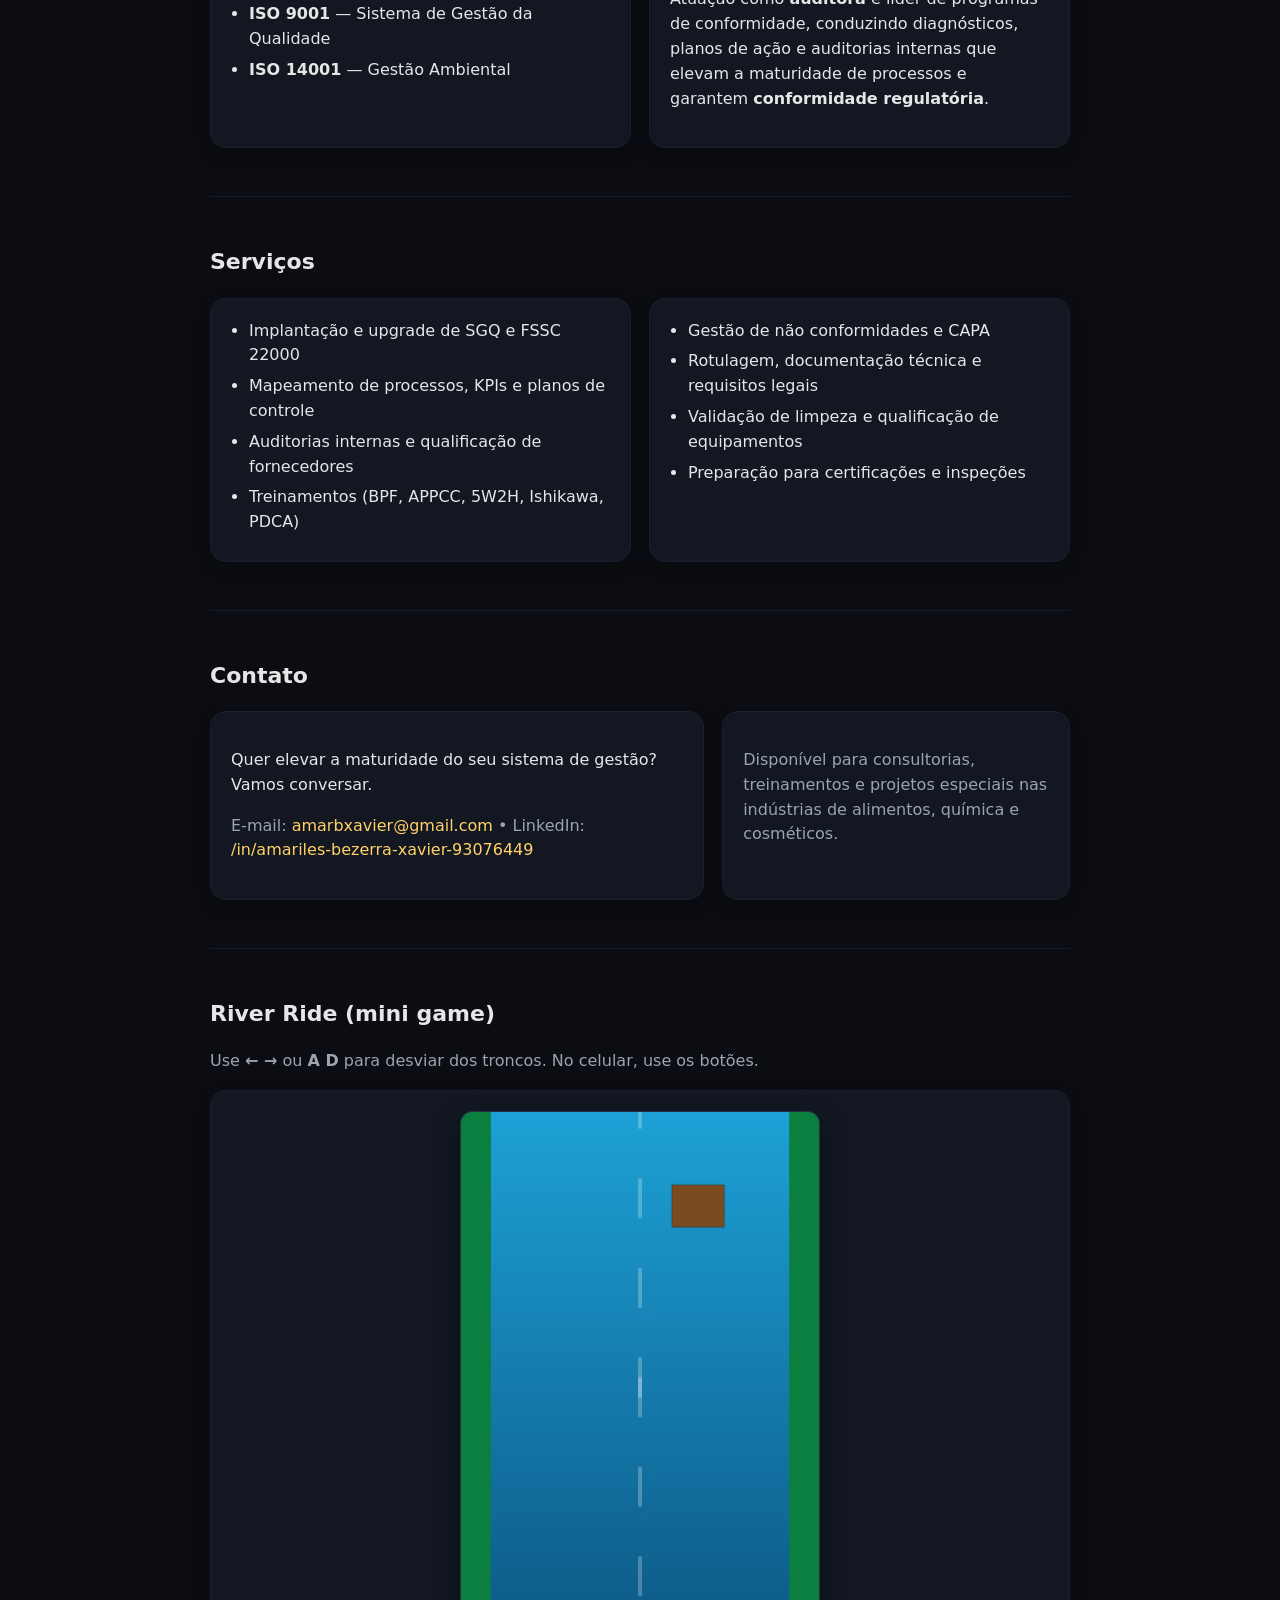
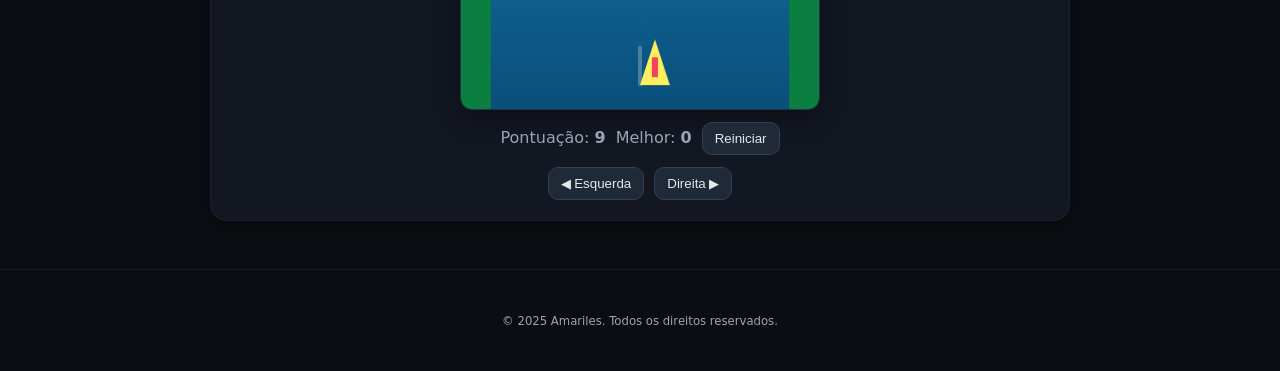
==== commit 427db2b2: "Adiciona mini game River Ride jogável na página" ====
--- a/index.html
+++ b/index.html
@@ -27,6 +27,7 @@
         <a href="#certificacoes">Certificações</a>
         <a href="#servicos">Serviços</a>
         <a href="#contato">Contato</a>
+        <a href="#jogo">Jogo</a>
       </nav>
     </header>
 
@@ -183,6 +184,24 @@
           </div>
         </div>
       </section>
+      <!-- JOGO -->
+      <section id="jogo" class="section">
+        <h2 class="h1">River Ride (mini game)</h2>
+        <p class="muted">Use <strong>← →</strong> ou <strong>A D</strong> para desviar dos troncos. No celular, use os botões.</p>
+        <div class="river-game card">
+          <canvas id="river-canvas" width="360" height="600" aria-label="Jogo River Ride"></canvas>
+          <div class="game-hud">
+            <span>Pontuação: <strong id="score">0</strong></span>
+            <span>Melhor: <strong id="best-score">0</strong></span>
+            <button id="restart-game" type="button">Reiniciar</button>
+          </div>
+          <div class="touch-controls" aria-hidden="true">
+            <button id="move-left" type="button">◀ Esquerda</button>
+            <button id="move-right" type="button">Direita ▶</button>
+          </div>
+        </div>
+      </section>
+
     </main>
 
     <!-- =========================== Rodapé =========================== -->
@@ -191,5 +210,6 @@
         <small>© 2025 Amariles. Todos os direitos reservados.</small>
       </div>
     </footer>
+    <script src="river-ride.js"></script>
   </body>
 </html>
--- a/styles.css
+++ b/styles.css
@@ -1,4 +1,4 @@
-/* =========================== Tema RXO Dark — Amariles =========================== */
+/* =========================== Tema RXO Dark — Amariles (FINAL) =========================== */
 :root {
   --bg: #0b0d12;
   --fg: #e6e6e6;
@@ -11,8 +11,6 @@
   --hero-x: 50%;
   --hero-y: 18%;
   --hero-size: cover;
-  --overlay-top: 0.06;
-  --overlay-bottom: 0.60;
 }
 
 /* =========================== Reset e tipografia base =========================== */
@@ -26,7 +24,8 @@
   padding: 0;
   background: var(--bg);
   color: var(--fg);
-  font-family: system-ui, -apple-system, Segoe UI, Roboto, Ubuntu, "Helvetica Neue", Arial, "Noto Sans", sans-serif;
+  font-family: system-ui, -apple-system, Segoe UI, Roboto, Ubuntu,
+    "Helvetica Neue", Arial, "Noto Sans", sans-serif;
   line-height: 1.55;
 }
 
@@ -50,7 +49,7 @@
   padding: 0 20px;
 }
 
-/* =========================== Cabeçalho e navegação =========================== */
+/* =========================== Cabeçalho =========================== */
 .header {
   display: flex;
   justify-content: space-between;
@@ -73,68 +72,83 @@
   color: var(--fg);
 }
 
-/* =========================== HERO — imagem e título =========================== */
+/* =========================== HERO =========================== */
 .hero {
   position: relative;
   height: var(--hero-height);
   display: grid;
   place-items: center;
-  background: #000;
   overflow: hidden;
   border-bottom: 1px solid #1a2030;
-}
-
+  background: #000;
+}
+
+/* Overlay profissional: horizontal + vertical */
 .hero::before {
   content: "";
   position: absolute;
   inset: 0;
-  background: linear-gradient(
+  background:
+    linear-gradient(
+      90deg,
+      rgba(11, 13, 18, 0.75) 0%,
+      rgba(11, 13, 18, 0.55) 40%,
+      rgba(11, 13, 18, 0.25) 70%,
+      rgba(11, 13, 18, 0.10) 100%
+    ),
+    linear-gradient(
       to bottom,
-      rgba(11, 13, 18, var(--overlay-top)),
-      rgba(11, 13, 18, var(--overlay-bottom))
+      rgba(11, 13, 18, 0.15),
+      rgba(11, 13, 18, 0.65)
     ),
-    url('https://rxo1974sagaz.github.io/amariles/amariles.jpg?v=12')
+    url("https://rxo1974sagaz.github.io/amariles/amariles.jpg?v=12")
       center var(--hero-y) / var(--hero-size) no-repeat;
-  filter: saturate(1);
-  opacity: 1;
-}
-
+}
+
+/* Conteúdo do HERO */
 .hero-content {
   position: relative;
   z-index: 1;
+  max-width: 900px;
+  padding: 32px;
   text-align: center;
-  padding: 28px;
-}
-
+}
+
+/* Título principal */
 .title {
-  color: #fff; /* antes: #000 — agora branco puro */
-  font-size: clamp(28px, 5vw, 44px);
-  margin: 0 0 12px;
+  color: #ffffff;
+  font-size: clamp(30px, 5vw, 46px);
   font-weight: 800;
-}
-
+  letter-spacing: -0.4px;
+  margin: 0 0 14px;
+  text-shadow: 0 4px 18px rgba(0, 0, 0, 0.6);
+}
+
+/* Subtítulo — AGORA BRANCO LEGÍVEL */
 .subtitle {
-  color: #000; /* preto no hero */
-  font-size: clamp(14px, 2.6vw, 18px);
-  max-width: 740px;
+  color: #f2f2f2;
+  font-size: clamp(15px, 2.6vw, 18px);
+  max-width: 760px;
   margin: 0 auto;
-}
-
+  text-shadow: 0 2px 12px rgba(0, 0, 0, 0.5);
+}
+
+/* Badge */
 .badge {
   display: inline-block;
-  background: rgba(255, 209, 102, 0.12);
+  margin-top: 18px;
+  padding: 7px 14px;
+  font-size: 12px;
+  border-radius: 999px;
+  background: rgba(255, 209, 102, 0.18);
   color: var(--accent);
-  border: 1px solid rgba(255, 209, 102, 0.35);
-  padding: 6px 10px;
-  border-radius: 999px;
-  font-size: 12px;
-  margin-top: 14px;
-  backdrop-filter: blur(2px);
-}
-
-/* =========================== Seções e cartões =========================== */
+  border: 1px solid rgba(255, 209, 102, 0.4);
+  backdrop-filter: blur(4px);
+}
+
+/* =========================== Seções =========================== */
 .section {
-  padding: 44px 0;
+  padding: 48px 0;
   border-top: 1px solid #161b27;
 }
 
@@ -147,6 +161,7 @@
   color: var(--muted);
 }
 
+/* =========================== Grid e Cards =========================== */
 .grid {
   display: grid;
   grid-template-columns: repeat(12, 1fr);
@@ -157,14 +172,14 @@
   background: var(--card);
   border: 1px solid #1a2030;
   border-radius: 16px;
-  padding: 18px;
-  box-shadow: 0 6px 16px rgba(0, 0, 0, 0.25);
+  padding: 20px;
+  box-shadow: 0 6px 16px rgba(0, 0, 0, 0.28);
   transition: transform 0.2s ease, box-shadow 0.2s ease;
 }
 
 .card:hover {
-  transform: translateY(-3px);
-  box-shadow: 0 10px 22px rgba(0, 0, 0, 0.35);
+  transform: translateY(-4px);
+  box-shadow: 0 12px 26px rgba(0, 0, 0, 0.4);
 }
 
 ul {
@@ -185,21 +200,76 @@
   font-size: 14px;
 }
 
-/* =========================== Responsividade =========================== */
+/* =========================== Mobile =========================== */
 @media (max-width: 520px) {
   .hero::before {
-    background-position: var(--hero-x) var(--hero-y);
+    background:
+      linear-gradient(
+        to bottom,
+        rgba(11, 13, 18, 0.75),
+        rgba(11, 13, 18, 0.85)
+      ),
+      url("https://rxo1974sagaz.github.io/amariles/amariles.jpg?v=12")
+        center var(--hero-y) / cover no-repeat;
+  }
+
+  .header nav {
+    display: none;
   }
 
   .grid {
     grid-template-columns: 1fr;
   }
 
-  .header nav {
-    display: none;
-  }
-
   .title {
-    font-size: clamp(24px, 6vw, 36px);
-  }
-}
+    font-size: clamp(26px, 7vw, 38px);
+  }
+}
+
+/* =========================== River Ride =========================== */
+.river-game {
+  display: grid;
+  gap: 12px;
+}
+
+#river-canvas {
+  width: min(100%, 360px);
+  height: auto;
+  margin: 0 auto;
+  display: block;
+  border-radius: 12px;
+  border: 1px solid #223248;
+  box-shadow: 0 10px 24px rgba(0, 0, 0, 0.35);
+  touch-action: none;
+}
+
+.game-hud {
+  display: flex;
+  gap: 10px;
+  flex-wrap: wrap;
+  align-items: center;
+  justify-content: center;
+  color: var(--muted);
+}
+
+.game-hud button,
+.touch-controls button {
+  background: #1f2937;
+  color: #e5e7eb;
+  border: 1px solid #334155;
+  border-radius: 10px;
+  padding: 8px 12px;
+  cursor: pointer;
+}
+
+.game-hud button:hover,
+.touch-controls button:hover {
+  border-color: var(--accent);
+  color: #fff;
+}
+
+.touch-controls {
+  display: flex;
+  justify-content: center;
+  gap: 10px;
+}
